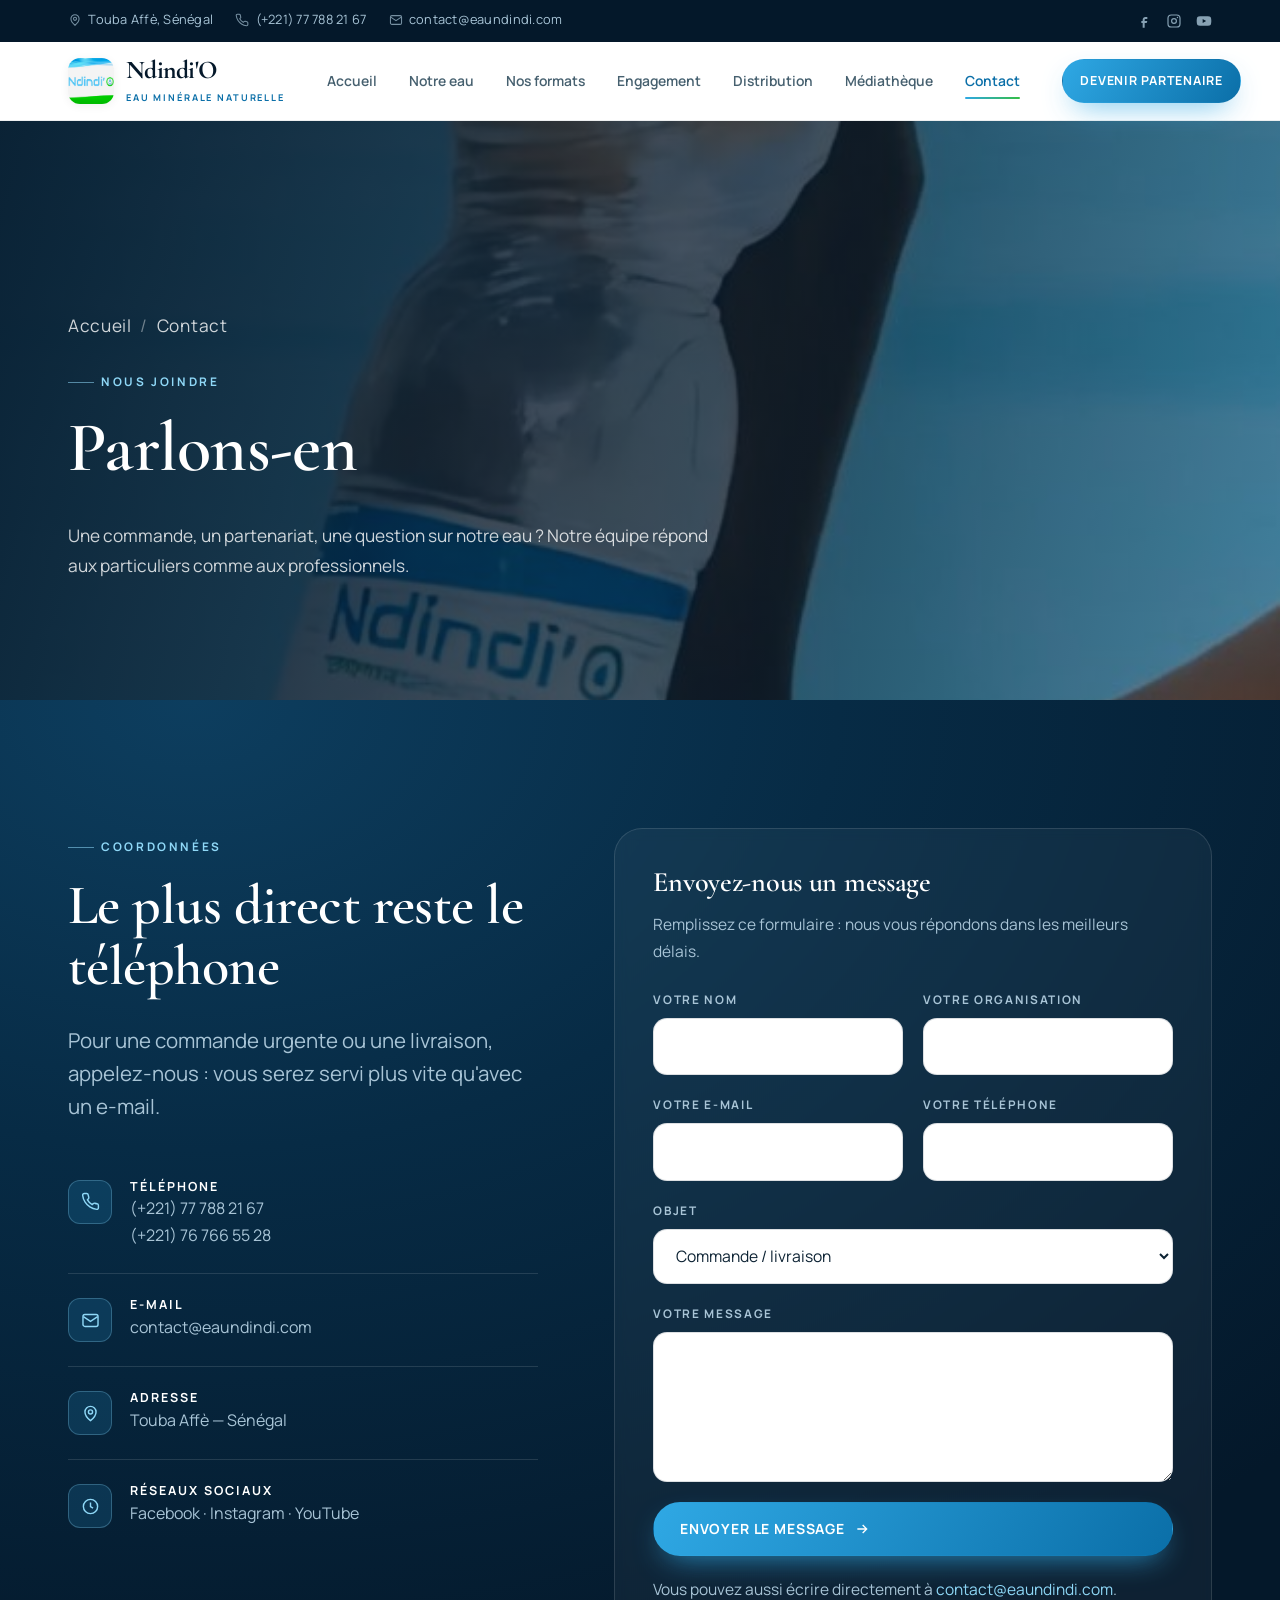
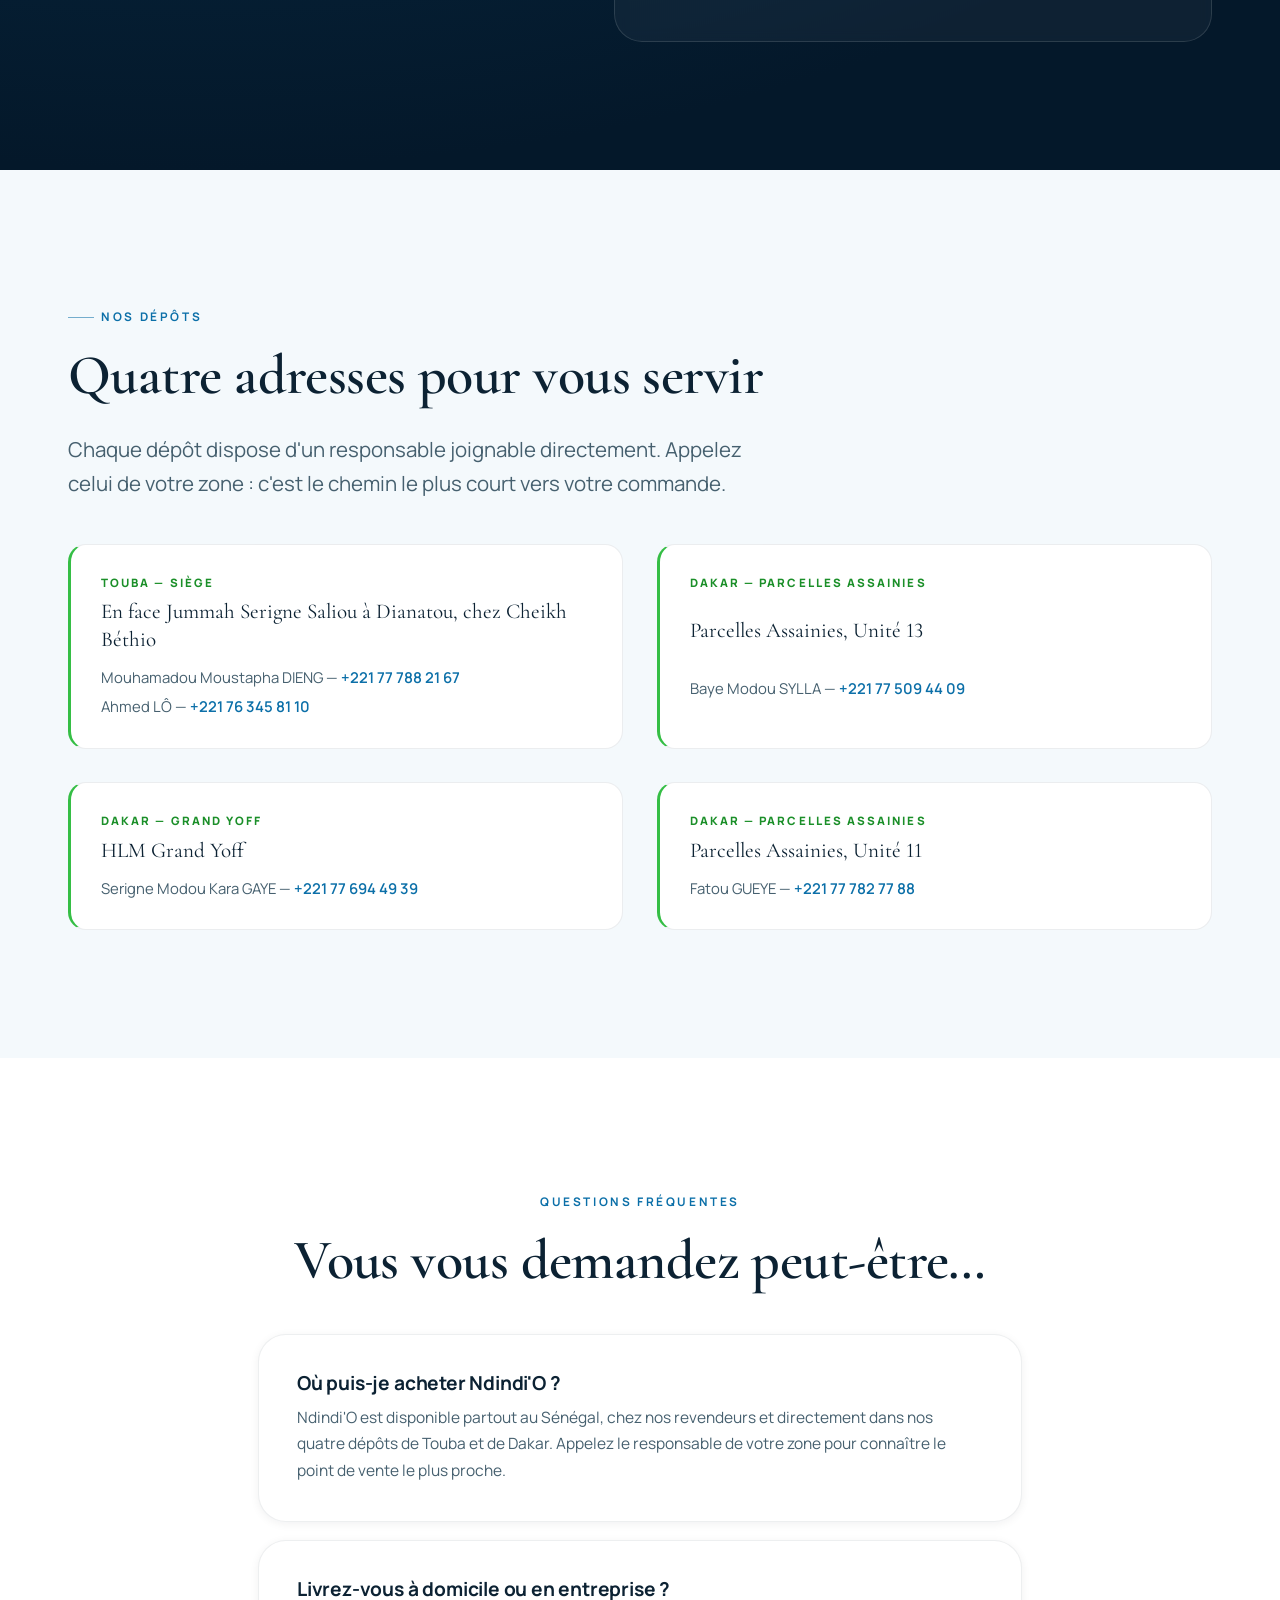
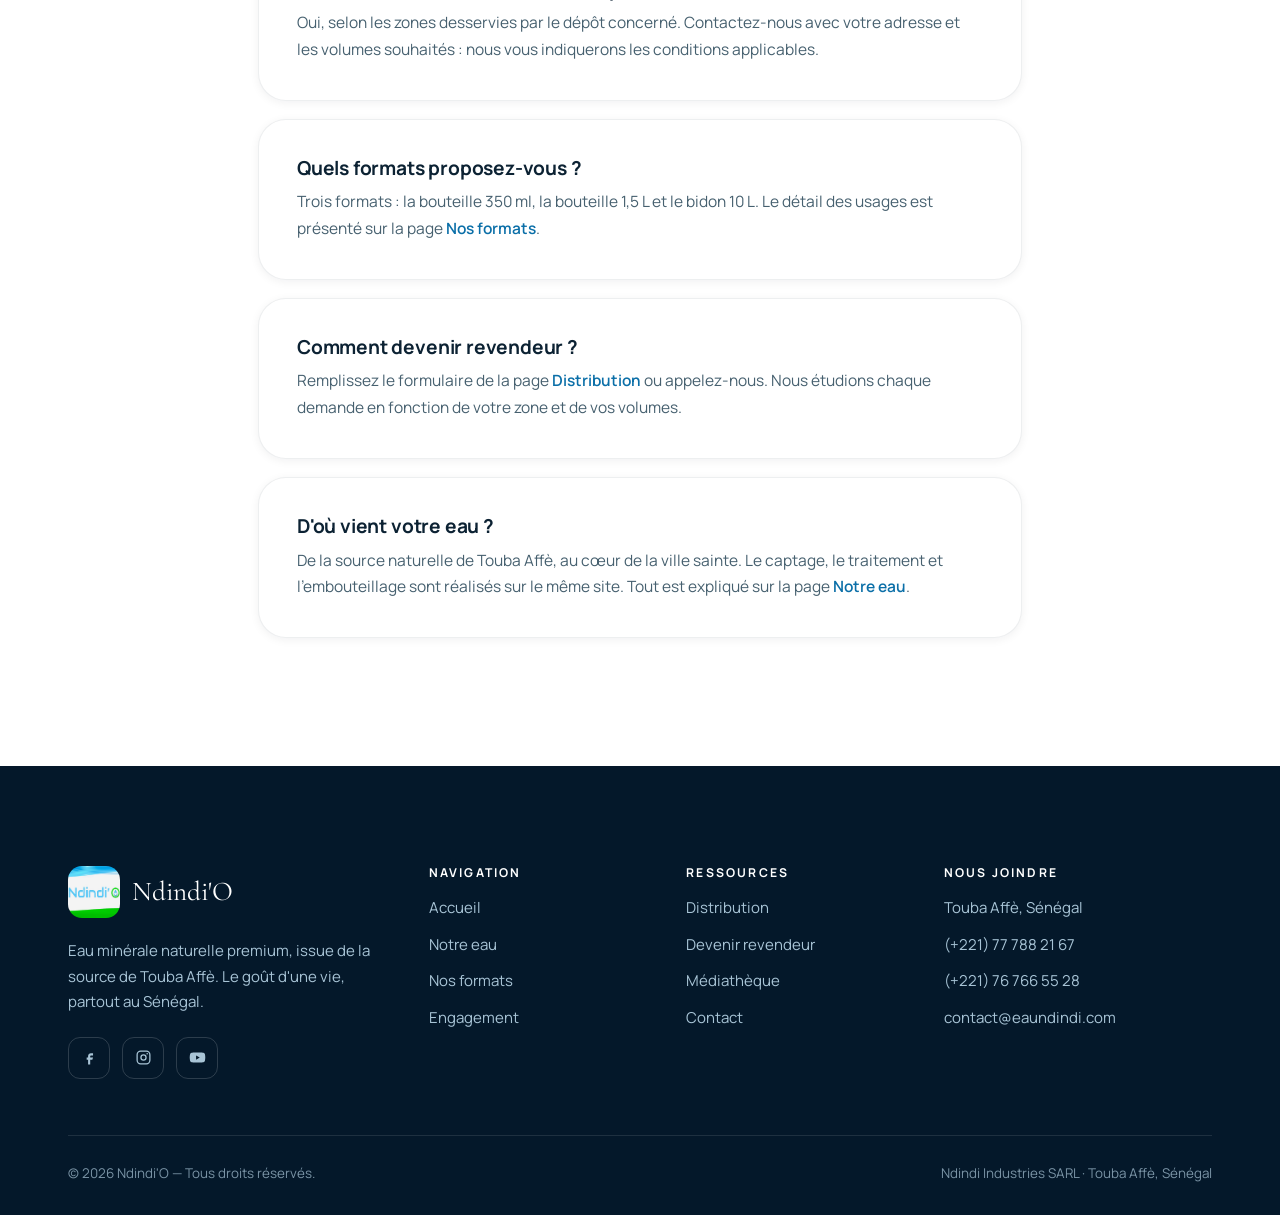
==== contact.html @ 66d82b95 "feat: refonte complete du site vitrine Ndindi'O Refonte statique du site WordPress eaundindi.com en " ====
<!DOCTYPE html>
<html lang="fr">
<head>
<meta charset="UTF-8">
<meta name="viewport" content="width=device-width, initial-scale=1">
<title>Contact — Écrivez-nous, appelez-nous | Ndindi'O</title>
<meta name="description" content="Contactez Ndindi'O : téléphone, e-mail et adresses de nos dépôts à Touba et à Dakar. Commandes, partenariats, presse et informations produit.">
<link rel="canonical" href="https://eaundindi.com/contact.html">
<meta property="og:type" content="article">
<meta property="og:locale" content="fr_SN">
<meta property="og:site_name" content="Ndindi'O">
<meta property="og:title" content="Contact — Écrivez-nous, appelez-nous | Ndindi'O">
<meta property="og:description" content="Nos coordonnées, nos dépôts et un formulaire pour nous joindre rapidement.">
<meta property="og:image" content="assets/img/bouteille-mains.jpg">
<meta name="theme-color" content="#04182A">
<link rel="icon" href="assets/img/favicon.svg" type="image/svg+xml">
<link rel="apple-touch-icon" href="assets/img/logo.jpg">
<link rel="preconnect" href="https://fonts.googleapis.com">
<link rel="preconnect" href="https://fonts.gstatic.com" crossorigin>
<link href="https://fonts.googleapis.com/css2?family=Cormorant+Garamond:ital,wght@0,400;0,600;0,700;1,400;1,600&family=Manrope:wght@400;500;600;700;800&display=swap" rel="stylesheet">
<link rel="stylesheet" href="assets/css/style.css">
</head>
<body>

<div class="topbar">
  <div class="container topbar__inner">
    <ul class="topbar__list" style="list-style:none;margin:0;padding:0">
      <li><a href="contact.html"><svg viewBox="0 0 24 24" fill="none" stroke="currentColor" stroke-width="1.8"><path d="M12 21s7-5.6 7-11a7 7 0 1 0-14 0c0 5.4 7 11 7 11z"/><circle cx="12" cy="10" r="2.6"/></svg> Touba Affè, Sénégal</a></li>
      <li><a href="tel:+221777882167"><svg viewBox="0 0 24 24" fill="none" stroke="currentColor" stroke-width="1.8"><path d="M22 16.9v3a2 2 0 0 1-2.2 2 19.8 19.8 0 0 1-8.6-3.1 19.5 19.5 0 0 1-6-6A19.8 19.8 0 0 1 2.1 4.2 2 2 0 0 1 4.1 2h3a2 2 0 0 1 2 1.7c.1 1 .4 1.9.7 2.8a2 2 0 0 1-.5 2.1L8.1 9.9a16 16 0 0 0 6 6l1.3-1.2a2 2 0 0 1 2.1-.5c.9.3 1.8.6 2.8.7a2 2 0 0 1 1.7 2z"/></svg> (+221) 77 788 21 67</a></li>
      <li><a href="mailto:contact@eaundindi.com"><svg viewBox="0 0 24 24" fill="none" stroke="currentColor" stroke-width="1.8"><rect x="2.5" y="4.5" width="19" height="15" rx="2.5"/><path d="m3 7 9 6 9-6"/></svg> contact@eaundindi.com</a></li>
    </ul>
    <div class="topbar__social">
      <a href="https://web.facebook.com/profile.php?id=61568722525797" target="_blank" rel="noopener" aria-label="Facebook"><svg viewBox="0 0 24 24" fill="currentColor"><path d="M14 9h3V6h-3c-2.2 0-4 1.8-4 4v2H8v3h2v7h3v-7h3l1-3h-4v-2c0-.6.4-1 1-1z"/></svg></a>
      <a href="https://www.instagram.com/eaundindi/" target="_blank" rel="noopener" aria-label="Instagram"><svg viewBox="0 0 24 24" fill="none" stroke="currentColor" stroke-width="1.8"><rect x="3" y="3" width="18" height="18" rx="5"/><circle cx="12" cy="12" r="3.6"/><circle cx="17.2" cy="6.8" r="1.1" fill="currentColor" stroke="none"/></svg></a>
      <a href="https://www.youtube.com/@EauNDINDI/videos" target="_blank" rel="noopener" aria-label="YouTube"><svg viewBox="0 0 24 24" fill="currentColor"><path d="M22.5 7.5a3 3 0 0 0-2.1-2.1C18.6 5 12 5 12 5s-6.6 0-8.4.4A3 3 0 0 0 1.5 7.5 31 31 0 0 0 1 12a31 31 0 0 0 .5 4.5 3 3 0 0 0 2.1 2.1C5.4 19 12 19 12 19s6.6 0 8.4-.4a3 3 0 0 0 2.1-2.1A31 31 0 0 0 23 12a31 31 0 0 0-.5-4.5zM10 15V9l5.2 3z"/></svg></a>
    </div>
  </div>
</div>

<header class="site-header">
  <nav class="container nav" aria-label="Navigation principale">
    <a class="brand" href="index.html">
      <img src="assets/img/logo.jpg" alt="Logo Ndindi'O">
      <span><span class="brand__name">Ndindi'O</span><span class="brand__tag">Eau minérale naturelle</span></span>
    </a>
    <div class="nav__links">
      <a href="index.html">Accueil</a>
      <a href="notre-eau.html">Notre eau</a>
      <a href="nos-formats.html">Nos formats</a>
      <a href="engagement.html">Engagement</a>
      <a href="distribution.html">Distribution</a>
      <a href="mediatheque.html">Médiathèque</a>
      <a href="contact.html" aria-current="page">Contact</a>
      <a class="nav__mobile-cta" href="distribution.html#partenaire">Devenir partenaire</a>
    </div>
    <div class="nav__cta">
      <a class="btn btn--primary" href="distribution.html#partenaire">Devenir partenaire</a>
      <button class="burger" aria-label="Ouvrir le menu" aria-expanded="false"><span></span><span></span><span></span></button>
    </div>
  </nav>
</header>

<main>

<section class="pagehead">
  <div class="pagehead__media"><img src="assets/img/bouteille-mains.jpg" alt=""></div>
  <div class="container">
    <p class="crumbs"><a href="index.html">Accueil</a><span>/</span>Contact</p>
    <span class="kicker">Nous joindre</span>
    <h1>Parlons-en</h1>
    <p>Une commande, un partenariat, une question sur notre eau&nbsp;? Notre équipe répond aux particuliers comme aux professionnels.</p>
  </div>
</section>

<!-- ================= COORDONNÉES + FORM ================= -->
<section class="section section--dark">
  <div class="container split split--wide-right" style="align-items:flex-start">

    <div class="reveal">
      <span class="kicker">Coordonnées</span>
      <h2>Le plus direct reste le téléphone</h2>
      <p class="lead">Pour une commande urgente ou une livraison, appelez-nous&nbsp;: vous serez servi plus vite qu'avec un e-mail.</p>

      <div style="margin-top:2rem">
        <div class="info-tile">
          <div class="info-tile__ic"><svg viewBox="0 0 24 24" fill="none" stroke="currentColor" stroke-width="1.8"><path d="M22 16.9v3a2 2 0 0 1-2.2 2 19.8 19.8 0 0 1-8.6-3.1 19.5 19.5 0 0 1-6-6A19.8 19.8 0 0 1 2.1 4.2 2 2 0 0 1 4.1 2h3a2 2 0 0 1 2 1.7c.1 1 .4 1.9.7 2.8a2 2 0 0 1-.5 2.1L8.1 9.9a16 16 0 0 0 6 6l1.3-1.2a2 2 0 0 1 2.1-.5c.9.3 1.8.6 2.8.7a2 2 0 0 1 1.7 2z"/></svg></div>
          <div>
            <h4>Téléphone</h4>
            <p><a href="tel:+221777882167">(+221) 77 788 21 67</a><br><a href="tel:+221767665528">(+221) 76 766 55 28</a></p>
          </div>
        </div>

        <div class="info-tile">
          <div class="info-tile__ic"><svg viewBox="0 0 24 24" fill="none" stroke="currentColor" stroke-width="1.8"><rect x="2.5" y="4.5" width="19" height="15" rx="2.5"/><path d="m3 7 9 6 9-6"/></svg></div>
          <div>
            <h4>E-mail</h4>
            <p><a href="mailto:contact@eaundindi.com">contact@eaundindi.com</a></p>
          </div>
        </div>

        <div class="info-tile">
          <div class="info-tile__ic"><svg viewBox="0 0 24 24" fill="none" stroke="currentColor" stroke-width="1.8"><path d="M12 21s7-5.6 7-11a7 7 0 1 0-14 0c0 5.4 7 11 7 11z"/><circle cx="12" cy="10" r="2.6"/></svg></div>
          <div>
            <h4>Adresse</h4>
            <p>Touba Affè — Sénégal</p>
          </div>
        </div>

        <div class="info-tile">
          <div class="info-tile__ic"><svg viewBox="0 0 24 24" fill="none" stroke="currentColor" stroke-width="1.8"><circle cx="12" cy="12" r="9"/><path d="M12 7v5l3.2 2"/></svg></div>
          <div>
            <h4>Réseaux sociaux</h4>
            <p>
              <a href="https://web.facebook.com/profile.php?id=61568722525797" target="_blank" rel="noopener">Facebook</a> ·
              <a href="https://www.instagram.com/eaundindi/" target="_blank" rel="noopener">Instagram</a> ·
              <a href="https://www.youtube.com/@EauNDINDI/videos" target="_blank" rel="noopener">YouTube</a>
            </p>
          </div>
        </div>
      </div>
    </div>

    <div class="card card--dark reveal" data-delay="1" id="formulaire">
      <h3>Envoyez-nous un message</h3>
      <p style="margin-bottom:1.6rem">Remplissez ce formulaire&nbsp;: nous vous répondons dans les meilleurs délais.</p>
      <form class="form" data-mailto="contact@eaundindi.com" novalidate>
        <div class="form__row">
          <div class="field">
            <label for="c-nom">Votre nom</label>
            <input id="c-nom" name="nom" type="text" required>
          </div>
          <div class="field">
            <label for="c-org">Votre organisation</label>
            <input id="c-org" name="organisation" type="text">
          </div>
        </div>
        <div class="form__row">
          <div class="field">
            <label for="c-email">Votre e-mail</label>
            <input id="c-email" name="email" type="email" required>
          </div>
          <div class="field">
            <label for="c-tel">Votre téléphone</label>
            <input id="c-tel" name="tel" type="tel">
          </div>
        </div>
        <div class="field">
          <label for="c-objet">Objet</label>
          <select id="c-objet" name="objet">
            <option>Commande / livraison</option>
            <option>Devenir revendeur ou dépositaire</option>
            <option>Question sur le produit</option>
            <option>Presse et communication</option>
            <option>Autre</option>
          </select>
        </div>
        <div class="field">
          <label for="c-msg">Votre message</label>
          <textarea id="c-msg" name="message" required></textarea>
        </div>
        <div class="form__alert">Merci&nbsp;! Votre messagerie va s'ouvrir avec le message pré-rempli. Il ne vous reste qu'à l'envoyer.</div>
        <button class="btn btn--primary" type="submit">Envoyer le message
          <svg viewBox="0 0 24 24" fill="none" stroke="currentColor" stroke-width="2"><path d="M5 12h14m-6-6 6 6-6 6"/></svg>
        </button>
        <p class="form__note" style="color:var(--on-dark-soft)">Vous pouvez aussi écrire directement à <a href="mailto:contact@eaundindi.com" style="color:var(--blue-light)">contact@eaundindi.com</a>.</p>
      </form>
    </div>

  </div>
</section>

<!-- ================= DÉPÔTS ================= -->
<section class="section section--paper">
  <div class="container">
    <div class="head-block reveal" style="margin-bottom:44px">
      <span class="kicker">Nos dépôts</span>
      <h2>Quatre adresses pour vous servir</h2>
      <p class="lead">Chaque dépôt dispose d'un responsable joignable directement. Appelez celui de votre zone&nbsp;: c'est le chemin le plus court vers votre commande.</p>
    </div>

    <div class="grid grid-2">
      <article class="depot reveal">
        <span class="depot__city">Touba — Siège</span>
        <span class="depot__addr">En face Jummah Serigne Saliou à Dianatou, chez Cheikh Béthio</span>
        <div class="depot__people">
          <span>Mouhamadou Moustapha DIENG — <a href="tel:+221777882167">+221 77 788 21 67</a></span>
          <span>Ahmed LÔ — <a href="tel:+221763458110">+221 76 345 81 10</a></span>
        </div>
      </article>

      <article class="depot reveal" data-delay="1">
        <span class="depot__city">Dakar — Parcelles Assainies</span>
        <span class="depot__addr">Parcelles Assainies, Unité 13</span>
        <div class="depot__people">
          <span>Baye Modou SYLLA — <a href="tel:+221775094409">+221 77 509 44 09</a></span>
        </div>
      </article>

      <article class="depot reveal" data-delay="2">
        <span class="depot__city">Dakar — Grand Yoff</span>
        <span class="depot__addr">HLM Grand Yoff</span>
        <div class="depot__people">
          <span>Serigne Modou Kara GAYE — <a href="tel:+221776944939">+221 77 694 49 39</a></span>
        </div>
      </article>

      <article class="depot reveal" data-delay="3">
        <span class="depot__city">Dakar — Parcelles Assainies</span>
        <span class="depot__addr">Parcelles Assainies, Unité 11</span>
        <div class="depot__people">
          <span>Fatou GUEYE — <a href="tel:+221777827788">+221 77 782 77 88</a></span>
        </div>
      </article>
    </div>
  </div>
</section>

<!-- ================= FAQ ================= -->
<section class="section">
  <div class="container container--narrow">
    <div class="head-block center mx-auto reveal" style="margin-bottom:44px">
      <span class="kicker">Questions fréquentes</span>
      <h2>Vous vous demandez peut-être…</h2>
    </div>
    <div class="grid" style="gap:18px">
      <article class="card reveal">
        <h4>Où puis-je acheter Ndindi'O&nbsp;?</h4>
        <p>Ndindi'O est disponible partout au Sénégal, chez nos revendeurs et directement dans nos quatre dépôts de Touba et de Dakar. Appelez le responsable de votre zone pour connaître le point de vente le plus proche.</p>
      </article>
      <article class="card reveal" data-delay="1">
        <h4>Livrez-vous à domicile ou en entreprise&nbsp;?</h4>
        <p>Oui, selon les zones desservies par le dépôt concerné. Contactez-nous avec votre adresse et les volumes souhaités&nbsp;: nous vous indiquerons les conditions applicables.</p>
      </article>
      <article class="card reveal" data-delay="2">
        <h4>Quels formats proposez-vous&nbsp;?</h4>
        <p>Trois formats&nbsp;: la bouteille 350 ml, la bouteille 1,5 L et le bidon 10 L. Le détail des usages est présenté sur la page <a href="nos-formats.html" style="color:var(--blue-deep);font-weight:600">Nos formats</a>.</p>
      </article>
      <article class="card reveal" data-delay="3">
        <h4>Comment devenir revendeur&nbsp;?</h4>
        <p>Remplissez le formulaire de la page <a href="distribution.html#partenaire" style="color:var(--blue-deep);font-weight:600">Distribution</a> ou appelez-nous. Nous étudions chaque demande en fonction de votre zone et de vos volumes.</p>
      </article>
      <article class="card reveal">
        <h4>D'où vient votre eau&nbsp;?</h4>
        <p>De la source naturelle de Touba Affè, au cœur de la ville sainte. Le captage, le traitement et l'embouteillage sont réalisés sur le même site. Tout est expliqué sur la page <a href="notre-eau.html" style="color:var(--blue-deep);font-weight:600">Notre eau</a>.</p>
      </article>
    </div>
  </div>
</section>

</main>

<footer class="site-footer">
  <div class="container">
    <div class="footer-grid">
      <div>
        <div class="footer-brand">
          <img loading="lazy" decoding="async" src="assets/img/logo.jpg" alt="Ndindi'O">
          <span>Ndindi'O</span>
        </div>
        <p>Eau minérale naturelle premium, issue de la source de Touba Affè. Le goût d'une vie, partout au Sénégal.</p>
        <div class="footer-social">
          <a href="https://web.facebook.com/profile.php?id=61568722525797" target="_blank" rel="noopener" aria-label="Facebook"><svg viewBox="0 0 24 24" fill="currentColor"><path d="M14 9h3V6h-3c-2.2 0-4 1.8-4 4v2H8v3h2v7h3v-7h3l1-3h-4v-2c0-.6.4-1 1-1z"/></svg></a>
          <a href="https://www.instagram.com/eaundindi/" target="_blank" rel="noopener" aria-label="Instagram"><svg viewBox="0 0 24 24" fill="none" stroke="currentColor" stroke-width="1.8"><rect x="3" y="3" width="18" height="18" rx="5"/><circle cx="12" cy="12" r="3.6"/><circle cx="17.2" cy="6.8" r="1.1" fill="currentColor" stroke="none"/></svg></a>
          <a href="https://www.youtube.com/@EauNDINDI/videos" target="_blank" rel="noopener" aria-label="YouTube"><svg viewBox="0 0 24 24" fill="currentColor"><path d="M22.5 7.5a3 3 0 0 0-2.1-2.1C18.6 5 12 5 12 5s-6.6 0-8.4.4A3 3 0 0 0 1.5 7.5 31 31 0 0 0 1 12a31 31 0 0 0 .5 4.5 3 3 0 0 0 2.1 2.1C5.4 19 12 19 12 19s6.6 0 8.4-.4a3 3 0 0 0 2.1-2.1A31 31 0 0 0 23 12a31 31 0 0 0-.5-4.5zM10 15V9l5.2 3z"/></svg></a>
        </div>
      </div>
      <div>
        <h4>Navigation</h4>
        <ul>
          <li><a href="index.html">Accueil</a></li>
          <li><a href="notre-eau.html">Notre eau</a></li>
          <li><a href="nos-formats.html">Nos formats</a></li>
          <li><a href="engagement.html">Engagement</a></li>
        </ul>
      </div>
      <div>
        <h4>Ressources</h4>
        <ul>
          <li><a href="distribution.html">Distribution</a></li>
          <li><a href="distribution.html#partenaire">Devenir revendeur</a></li>
          <li><a href="mediatheque.html">Médiathèque</a></li>
          <li><a href="contact.html">Contact</a></li>
        </ul>
      </div>
      <div>
        <h4>Nous joindre</h4>
        <ul>
          <li>Touba Affè, Sénégal</li>
          <li><a href="tel:+221777882167">(+221) 77 788 21 67</a></li>
          <li><a href="tel:+221767665528">(+221) 76 766 55 28</a></li>
          <li><a href="mailto:contact@eaundindi.com">contact@eaundindi.com</a></li>
        </ul>
      </div>
    </div>
    <div class="footer-bottom">
      <span>© <span data-year>2026</span> Ndindi'O — Tous droits réservés.</span>
      <span>Ndindi Industries SARL · Touba Affè, Sénégal</span>
    </div>
  </div>
</footer>

<script src="assets/js/main.js"></script>
</body>
</html>
---- assets/css/style.css ----
/* =========================================================
   Ndindi'O — Eau minérale naturelle
   Feuille de style principale
   ========================================================= */

/* ---------- 1. Tokens ---------- */
:root {
  /* Marque */
  --blue:        #2FA8E4;
  --blue-light:  #8FD8F7;
  --blue-pale:   #DCF0FB;
  --blue-deep:   #0B6FA8;
  --green:       #35BE45;
  --green-deep:  #1B8F29;

  /* Fonds */
  --ink:         #04182A;
  --ink-2:       #072B45;
  --ink-3:       #0D3E5F;
  --paper:       #FFFFFF;
  --paper-2:     #F4F9FC;
  --paper-3:     #E8F3FA;

  /* Texte */
  --text:        #0C2233;
  --text-soft:   #46606F;
  --text-mute:   #83999F;
  --on-dark:     #EAF4FA;
  --on-dark-soft:#A8C4D6;

  /* Typo */
  --display: "Cormorant Garamond", "Iowan Old Style", Georgia, serif;
  --sans: "Manrope", -apple-system, BlinkMacSystemFont, "Segoe UI", Roboto, sans-serif;

  /* Rythme */
  --container: 1240px;
  --gutter: clamp(20px, 5vw, 48px);
  --section-y: clamp(72px, 10vw, 140px);
  --r-s: 10px;
  --r-m: 18px;
  --r-l: 28px;
  --r-xl: 40px;

  /* Ombres */
  --sh-s: 0 2px 10px rgba(4, 24, 42, .06);
  --sh-m: 0 14px 40px -18px rgba(4, 24, 42, .28);
  --sh-l: 0 34px 80px -30px rgba(4, 24, 42, .42);

  --ease: cubic-bezier(.22, .8, .28, 1);
}

/* ---------- 2. Base ---------- */
*, *::before, *::after { box-sizing: border-box; }

html {
  scroll-behavior: smooth;
  -webkit-text-size-adjust: 100%;
}

body {
  margin: 0;
  font-family: var(--sans);
  font-size: 17px;
  line-height: 1.7;
  color: var(--text);
  background: var(--paper);
  -webkit-font-smoothing: antialiased;
  overflow-x: hidden;
}

img, video { max-width: 100%; display: block; }
a { color: inherit; text-decoration: none; }
button { font: inherit; cursor: pointer; }

h1, h2, h3, h4 {
  font-family: var(--display);
  font-weight: 600;
  line-height: 1.08;
  letter-spacing: -.01em;
  margin: 0 0 .5em;
  color: var(--text);
}

h1 { font-size: clamp(2.9rem, 7vw, 5.4rem); }
h2 { font-size: clamp(2.1rem, 4.4vw, 3.5rem); }
h3 { font-size: clamp(1.4rem, 2.2vw, 1.85rem); }
h4 { font-size: 1.2rem; font-family: var(--sans); font-weight: 700; letter-spacing: -.01em; }
p  { margin: 0 0 1.1em; }
p:last-child { margin-bottom: 0; }

::selection { background: var(--blue); color: #fff; }

/* ---------- 3. Utilitaires ---------- */
.container {
  width: 100%;
  max-width: var(--container);
  margin-inline: auto;
  padding-inline: var(--gutter);
}
.container--narrow { max-width: 860px; }

.section { padding-block: var(--section-y); position: relative; }
.section--tight { padding-block: clamp(52px, 7vw, 96px); }
.section--paper { background: var(--paper-2); }
.section--pale  { background: linear-gradient(180deg, var(--paper-3), var(--paper-2)); }
.section--dark {
  background: radial-gradient(120% 100% at 15% 0%, var(--ink-3) 0%, var(--ink-2) 42%, var(--ink) 100%);
  color: var(--on-dark);
}
.section--dark h1, .section--dark h2, .section--dark h3, .section--dark h4 { color: #fff; }
.section--dark p { color: var(--on-dark-soft); }

.kicker {
  display: inline-flex;
  align-items: center;
  gap: .6em;
  font-size: .74rem;
  font-weight: 700;
  letter-spacing: .22em;
  text-transform: uppercase;
  color: var(--blue-deep);
  margin-bottom: 1.1rem;
}
.kicker::before {
  content: "";
  width: 26px; height: 1px;
  background: currentColor;
  opacity: .55;
}
.section--dark .kicker { color: var(--blue-light); }

.lead {
  font-size: clamp(1.08rem, 1.6vw, 1.3rem);
  line-height: 1.62;
  color: var(--text-soft);
}
.section--dark .lead { color: var(--on-dark-soft); }

.muted { color: var(--text-mute); }
.center { text-align: center; }
.center .kicker::before { display: none; }
.mx-auto { margin-inline: auto; }
.stack-lg > * + * { margin-top: clamp(48px, 6vw, 88px); }

.head-block { max-width: 720px; }
.head-block.center { margin-inline: auto; }

/* ---------- 4. Boutons ---------- */
.btn {
  display: inline-flex;
  align-items: center;
  gap: .65em;
  padding: 1.02em 1.85em;
  border-radius: 999px;
  border: 1px solid transparent;
  font-size: .875rem;
  font-weight: 700;
  letter-spacing: .06em;
  text-transform: uppercase;
  transition: transform .35s var(--ease), box-shadow .35s var(--ease),
              background-color .3s var(--ease), color .3s var(--ease), border-color .3s var(--ease);
  will-change: transform;
}
.btn svg { width: 16px; height: 16px; flex: none; }
.btn:hover { transform: translateY(-2px); }

.btn--primary {
  background: linear-gradient(120deg, var(--blue) 0%, var(--blue-deep) 100%);
  color: #fff;
  box-shadow: 0 12px 30px -12px rgba(47, 168, 228, .85);
}
.btn--primary:hover { box-shadow: 0 20px 40px -14px rgba(47, 168, 228, .95); }

.btn--green {
  background: linear-gradient(120deg, var(--green) 0%, var(--green-deep) 100%);
  color: #fff;
  box-shadow: 0 12px 30px -12px rgba(53, 190, 69, .8);
}

.btn--ghost {
  border-color: rgba(12, 34, 51, .18);
  color: var(--text);
}
.btn--ghost:hover { border-color: var(--blue); color: var(--blue-deep); }

.section--dark .btn--ghost,
.hero .btn--ghost {
  border-color: rgba(255, 255, 255, .35);
  color: #fff;
}
.section--dark .btn--ghost:hover,
.hero .btn--ghost:hover {
  background: rgba(255, 255, 255, .1);
  border-color: #fff;
  color: #fff;
}

.btn-row { display: flex; flex-wrap: wrap; gap: 14px; margin-top: 2.2rem; }
.center .btn-row { justify-content: center; }

/* ---------- 5. En-tête ---------- */
.topbar {
  background: var(--ink);
  color: var(--on-dark-soft);
  font-size: .8rem;
  letter-spacing: .02em;
}
.topbar__inner {
  display: flex;
  align-items: center;
  justify-content: space-between;
  gap: 24px;
  min-height: 42px;
  flex-wrap: wrap;
}
.topbar__list { display: flex; flex-wrap: wrap; gap: 22px; }
.topbar a { transition: color .25s; display: inline-flex; align-items: center; gap: .5em; }
.topbar a:hover { color: #fff; }
.topbar svg { width: 14px; height: 14px; opacity: .7; }
.topbar__social { display: flex; gap: 14px; }
.topbar__social svg { width: 16px; height: 16px; opacity: .8; }

.site-header {
  position: sticky;
  top: 0;
  z-index: 90;
  background: rgba(255, 255, 255, .82);
  backdrop-filter: saturate(180%) blur(18px);
  -webkit-backdrop-filter: saturate(180%) blur(18px);
  border-bottom: 1px solid rgba(12, 34, 51, .07);
  transition: box-shadow .4s var(--ease), background-color .4s var(--ease);
}
.site-header.is-stuck { box-shadow: 0 10px 34px -22px rgba(4, 24, 42, .5); }

.nav {
  display: flex;
  align-items: center;
  justify-content: space-between;
  gap: 28px;
  min-height: 78px;
}

.brand { display: flex; align-items: center; gap: 12px; flex: none; }
.brand img { width: 46px; height: 46px; border-radius: 12px; object-fit: cover; box-shadow: var(--sh-s); }
.brand__name {
  font-family: var(--display);
  font-size: 1.6rem;
  font-weight: 700;
  letter-spacing: -.02em;
  line-height: 1;
  color: var(--ink);
}
.brand__tag {
  display: block;
  font-family: var(--sans);
  font-size: .58rem;
  font-weight: 700;
  letter-spacing: .2em;
  text-transform: uppercase;
  color: var(--blue-deep);
  margin-top: 3px;
}

.nav__links { display: flex; align-items: center; gap: 4px; flex: 0 1 auto; }
.nav__links a {
  position: relative;
  padding: 10px 14px;
  font-size: .87rem;
  font-weight: 600;
  color: var(--text-soft);
  border-radius: 10px;
  white-space: nowrap;
  transition: color .25s;
}
.nav__links a::after {
  content: "";
  position: absolute;
  left: 14px; right: 14px; bottom: 4px;
  height: 2px;
  border-radius: 2px;
  background: linear-gradient(90deg, var(--blue), var(--green));
  transform: scaleX(0);
  transform-origin: left;
  transition: transform .35s var(--ease);
}
.nav__links a:hover { color: var(--text); }
.nav__links a:hover::after,
.nav__links a[aria-current="page"]::after { transform: scaleX(1); }
.nav__links a[aria-current="page"] { color: var(--blue-deep); }

.nav__cta { display: flex; align-items: center; gap: 12px; flex: none; }
.nav__mobile-cta { display: none; }
.nav__cta .btn { padding: .82em 1.4em; font-size: .78rem; }

.burger {
  display: none;
  width: 46px; height: 46px;
  border: 1px solid rgba(12, 34, 51, .14);
  border-radius: 12px;
  background: #fff;
  position: relative;
}
.burger span {
  position: absolute;
  left: 13px;
  width: 20px; height: 2px;
  border-radius: 2px;
  background: var(--ink);
  transition: transform .35s var(--ease), opacity .2s;
}
.burger span:nth-child(1) { top: 16px; }
.burger span:nth-child(2) { top: 22px; }
.burger span:nth-child(3) { top: 28px; }
.burger[aria-expanded="true"] span:nth-child(1) { transform: translateY(6px) rotate(45deg); }
.burger[aria-expanded="true"] span:nth-child(2) { opacity: 0; }
.burger[aria-expanded="true"] span:nth-child(3) { transform: translateY(-6px) rotate(-45deg); }

/* ---------- 6. Hero ---------- */
.hero {
  position: relative;
  min-height: clamp(600px, 86vh, 880px);
  display: flex;
  align-items: center;
  color: #fff;
  overflow: hidden;
  isolation: isolate;
}
.hero__media { position: absolute; inset: 0; z-index: -2; }
.hero__media img {
  width: 100%; height: 100%;
  object-fit: cover;
  object-position: center 40%;
  animation: slowZoom 22s var(--ease) forwards;
}
@keyframes slowZoom { from { transform: scale(1.1); } to { transform: scale(1); } }

.hero::before {
  content: "";
  position: absolute; inset: 0; z-index: -1;
  background:
    linear-gradient(100deg, rgba(4, 24, 42, .92) 0%, rgba(4, 24, 42, .62) 46%, rgba(4, 24, 42, .18) 100%),
    linear-gradient(180deg, rgba(4, 24, 42, .55) 0%, transparent 34%, rgba(4, 24, 42, .55) 100%);
}

.hero__inner { max-width: 760px; padding-block: 120px 96px; }
.hero h1 { color: #fff; margin-bottom: .28em; }
.hero h1 em {
  font-style: italic;
  background: linear-gradient(100deg, var(--blue-light), #fff 55%, var(--green));
  -webkit-background-clip: text;
  background-clip: text;
  color: transparent;
}
.hero__lead {
  font-size: clamp(1.08rem, 1.7vw, 1.32rem);
  color: rgba(255, 255, 255, .84);
  max-width: 560px;
}
.hero__signature {
  font-family: var(--display);
  font-style: italic;
  font-size: clamp(1.3rem, 2.4vw, 1.9rem);
  color: var(--blue-light);
  margin-bottom: 1.2rem;
}

.hero__scroll {
  position: absolute;
  left: 50%; bottom: 30px;
  transform: translateX(-50%);
  display: flex; flex-direction: column; align-items: center; gap: 8px;
  font-size: .66rem; letter-spacing: .24em; text-transform: uppercase;
  color: rgba(255, 255, 255, .6);
}
.hero__scroll i {
  width: 1px; height: 42px;
  background: linear-gradient(180deg, rgba(255,255,255,.7), transparent);
  animation: drip 2.4s var(--ease) infinite;
}
@keyframes drip {
  0%   { transform: scaleY(0); transform-origin: top; }
  45%  { transform: scaleY(1); transform-origin: top; }
  55%  { transform: scaleY(1); transform-origin: bottom; }
  100% { transform: scaleY(0); transform-origin: bottom; }
}

/* Bandeau de page intérieure */
.pagehead {
  position: relative;
  color: #fff;
  padding-block: clamp(110px, 15vw, 190px) clamp(72px, 10vw, 120px);
  overflow: hidden;
  isolation: isolate;
}
.pagehead__media { position: absolute; inset: 0; z-index: -2; }
.pagehead__media img { width: 100%; height: 100%; object-fit: cover; }
.pagehead::before {
  content: "";
  position: absolute; inset: 0; z-index: -1;
  background: linear-gradient(105deg, rgba(4,24,42,.94) 0%, rgba(4,24,42,.72) 55%, rgba(4,24,42,.42) 100%);
}
.pagehead h1 { color: #fff; font-size: clamp(2.6rem, 5.6vw, 4.4rem); }
.pagehead p { color: rgba(255,255,255,.8); max-width: 640px; font-size: 1.08rem; }
.pagehead .kicker { color: var(--blue-light); }

.crumbs { font-size: .78rem; color: rgba(255,255,255,.55); margin-bottom: 1.4rem; letter-spacing: .04em; }
.crumbs a:hover { color: #fff; }
.crumbs span { margin-inline: .5em; opacity: .5; }

/* ---------- 7. Grilles ---------- */
.grid { display: grid; gap: clamp(20px, 2.6vw, 34px); }
.grid-2 { grid-template-columns: repeat(2, 1fr); }
.grid-3 { grid-template-columns: repeat(3, 1fr); }
.grid-4 { grid-template-columns: repeat(4, 1fr); }

.split {
  display: grid;
  grid-template-columns: 1fr 1fr;
  gap: clamp(36px, 6vw, 92px);
  align-items: center;
}
.split--wide-left { grid-template-columns: 1.12fr .88fr; }
.split--wide-right { grid-template-columns: .88fr 1.12fr; }
.split__media { position: relative; }
.split__media img { border-radius: var(--r-l); box-shadow: var(--sh-l); width: 100%; }
.split__media--tall img { aspect-ratio: 4/5; object-fit: cover; }

/* Cadre décoratif */
.framed { position: relative; }
.framed::before {
  content: "";
  position: absolute;
  inset: 22px -22px -22px 22px;
  border: 1px solid rgba(47, 168, 228, .34);
  border-radius: var(--r-l);
  z-index: -1;
}
.section--dark .framed::before { border-color: rgba(143, 216, 247, .3); }

/* ---------- 8. Cartes ---------- */
.card {
  background: #fff;
  border: 1px solid rgba(12, 34, 51, .07);
  border-radius: var(--r-l);
  padding: clamp(26px, 3vw, 38px);
  box-shadow: var(--sh-s);
  transition: transform .45s var(--ease), box-shadow .45s var(--ease), border-color .45s var(--ease);
}
.card:hover {
  transform: translateY(-6px);
  box-shadow: var(--sh-m);
  border-color: rgba(47, 168, 228, .3);
}
.card h3, .card h4 { margin-bottom: .5em; }
.card p { color: var(--text-soft); font-size: .97rem; }

.card__icon {
  width: 62px; height: 62px;
  border-radius: 18px;
  display: grid; place-items: center;
  margin-bottom: 22px;
  background: linear-gradient(140deg, var(--blue-pale), #fff);
  border: 1px solid rgba(47, 168, 228, .22);
  overflow: hidden;
}
.card__icon img { width: 100%; height: 100%; object-fit: cover; }
.card__icon svg { width: 27px; height: 27px; color: var(--blue-deep); }

.card--dark {
  background: rgba(255, 255, 255, .045);
  border-color: rgba(255, 255, 255, .12);
  box-shadow: none;
  backdrop-filter: blur(6px);
}
.card--dark p { color: var(--on-dark-soft); }
.card--dark:hover { background: rgba(255, 255, 255, .075); border-color: rgba(143, 216, 247, .38); }
.card--dark .card__icon {
  background: linear-gradient(140deg, rgba(47,168,228,.28), rgba(255,255,255,.05));
  border-color: rgba(143, 216, 247, .25);
}
.card--dark .card__icon svg { color: var(--blue-light); }

.card__num {
  font-family: var(--display);
  font-size: 2.6rem;
  line-height: 1;
  color: rgba(47, 168, 228, .3);
  margin-bottom: .3em;
  display: block;
}
.section--dark .card__num { color: rgba(143, 216, 247, .38); }

/* ---------- 9. Chiffres clés ---------- */
.stats {
  display: grid;
  grid-template-columns: repeat(4, 1fr);
  gap: 1px;
  background: rgba(255, 255, 255, .12);
  border: 1px solid rgba(255, 255, 255, .12);
  border-radius: var(--r-l);
  overflow: hidden;
}
.stat { background: var(--ink-2); padding: clamp(26px, 3.4vw, 42px) clamp(20px, 2.4vw, 30px); text-align: center; }
.stat__val {
  font-family: var(--display);
  font-size: clamp(2.4rem, 4.6vw, 3.6rem);
  line-height: 1;
  color: #fff;
  display: block;
  margin-bottom: .3em;
}
.stat__val small { font-size: .45em; color: var(--blue-light); }
.stat__label {
  font-size: .74rem;
  letter-spacing: .16em;
  text-transform: uppercase;
  color: var(--on-dark-soft);
}

/* ---------- 10. Produits ---------- */
.product {
  position: relative;
  display: flex;
  flex-direction: column;
  border-radius: var(--r-l);
  padding: 42px 34px 36px;
  background: linear-gradient(180deg, #fff 0%, var(--paper-2) 100%);
  border: 1px solid rgba(12, 34, 51, .07);
  overflow: hidden;
  transition: transform .5s var(--ease), box-shadow .5s var(--ease);
}
.product::after {
  content: "";
  position: absolute;
  left: 0; right: 0; bottom: 0;
  height: 5px;
  background: linear-gradient(90deg, var(--blue), var(--green));
  transform: scaleX(0);
  transform-origin: left;
  transition: transform .5s var(--ease);
}
.product:hover { transform: translateY(-8px); box-shadow: var(--sh-m); }
.product:hover::after { transform: scaleX(1); }

.product__badge {
  align-self: flex-start;
  font-size: .68rem; font-weight: 800;
  letter-spacing: .16em; text-transform: uppercase;
  color: var(--green-deep);
  background: rgba(53, 190, 69, .1);
  border: 1px solid rgba(53, 190, 69, .26);
  padding: .42em 1em;
  border-radius: 999px;
  margin-bottom: 22px;
}
.product__shot {
  height: 400px;
  display: grid;
  align-items: end;
  justify-items: center;
  margin-bottom: 28px;
}
/* Photo produit : vignette verticale arrondie, jamais recadrée.
   --shot-h respecte l'échelle réelle entre les trois formats. */
.product__shot img {
  height: var(--shot-h, 400px);
  width: auto;
  max-width: 100%;
  object-fit: contain;
  border-radius: 18px;
  box-shadow: 0 22px 42px -20px rgba(4, 24, 42, .5);
  transition: transform .6s var(--ease);
}
.product:hover .product__shot img { transform: translateY(-8px) scale(1.04); }
.product__vol {
  font-family: var(--display);
  font-size: 2.5rem;
  line-height: 1;
  margin-bottom: .18em;
}
.product__use {
  font-size: .74rem; letter-spacing: .16em; text-transform: uppercase;
  color: var(--blue-deep); margin-bottom: 1.1em;
}
.product p { color: var(--text-soft); font-size: .96rem; }
.product__spec {
  margin-top: auto;
  padding-top: 22px;
  border-top: 1px solid rgba(12, 34, 51, .08);
  display: grid; gap: 10px;
  font-size: .87rem;
  color: var(--text-soft);
}
.product__spec div { display: flex; justify-content: space-between; gap: 14px; }
.product__spec b { color: var(--text); font-weight: 700; }

/* ---------- 11. Étapes / Process ---------- */
.steps { counter-reset: step; display: grid; gap: 0; }
.step {
  position: relative;
  display: grid;
  grid-template-columns: 88px 1fr;
  gap: clamp(20px, 3vw, 40px);
  padding-block: clamp(26px, 3.4vw, 40px);
  border-top: 1px solid rgba(255, 255, 255, .12);
}
.step:last-child { border-bottom: 1px solid rgba(255, 255, 255, .12); }
.step__n {
  counter-increment: step;
  font-family: var(--display);
  font-size: 2.6rem;
  line-height: 1;
  color: var(--blue-light);
  opacity: .55;
}
.step__n::before { content: "0" counter(step); }
.step h3 { margin-bottom: .35em; }
.step p { margin: 0; max-width: 62ch; }
.section:not(.section--dark) .step { border-color: rgba(12, 34, 51, .1); }
.section:not(.section--dark) .step__n { color: var(--blue); opacity: .5; }

/* ---------- 12. Liste à puces ---------- */
.ticks { list-style: none; margin: 1.6rem 0 0; padding: 0; display: grid; gap: 14px; }
.ticks li {
  position: relative;
  padding-left: 36px;
  color: var(--text-soft);
  font-size: 1rem;
}
.ticks li::before {
  content: "";
  position: absolute;
  left: 0; top: 8px;
  width: 20px; height: 20px;
  border-radius: 50%;
  background: linear-gradient(140deg, var(--blue), var(--green));
  box-shadow: inset 0 0 0 6px #fff;
}
.section--dark .ticks li { color: var(--on-dark-soft); }
.section--dark .ticks li::before { box-shadow: inset 0 0 0 6px var(--ink-2); }

/* ---------- 13. Citation ---------- */
.quote {
  font-family: var(--display);
  font-size: clamp(1.6rem, 3.4vw, 2.7rem);
  line-height: 1.32;
  font-style: italic;
  max-width: 24ch;
}
.quote--wide { max-width: 20ch; }
.quote__by {
  font-family: var(--sans);
  font-style: normal;
  font-size: .78rem;
  letter-spacing: .18em;
  text-transform: uppercase;
  color: var(--blue-light);
  display: block;
  margin-top: 1.6rem;
}

/* ---------- 14. Galerie ---------- */
.gallery { columns: 3; column-gap: 18px; }
.gallery figure {
  margin: 0 0 18px;
  break-inside: avoid;
  border-radius: var(--r-m);
  overflow: hidden;
  position: relative;
  box-shadow: var(--sh-s);
  cursor: zoom-in;
}
.gallery img { width: 100%; transition: transform .8s var(--ease); }
.gallery figure:hover img { transform: scale(1.06); }
.gallery figcaption {
  position: absolute;
  inset: auto 0 0 0;
  padding: 46px 18px 16px;
  font-size: .85rem;
  color: #fff;
  background: linear-gradient(transparent, rgba(4, 24, 42, .86));
  opacity: 0;
  transform: translateY(10px);
  transition: opacity .4s var(--ease), transform .4s var(--ease);
}
.gallery figure:hover figcaption { opacity: 1; transform: none; }

.filters { display: flex; flex-wrap: wrap; gap: 10px; margin-bottom: 40px; }
.filter {
  padding: .68em 1.4em;
  border-radius: 999px;
  border: 1px solid rgba(12, 34, 51, .14);
  background: #fff;
  font-size: .82rem; font-weight: 600;
  color: var(--text-soft);
  transition: all .3s var(--ease);
}
.filter:hover { border-color: var(--blue); color: var(--blue-deep); }
.filter.is-active {
  background: var(--ink); border-color: var(--ink); color: #fff;
}

/* Lightbox */
.lightbox {
  position: fixed; inset: 0; z-index: 200;
  background: rgba(4, 24, 42, .94);
  display: grid; place-items: center;
  padding: 32px;
  opacity: 0; visibility: hidden;
  transition: opacity .35s var(--ease), visibility .35s;
}
.lightbox.is-open { opacity: 1; visibility: visible; }
.lightbox img { max-width: min(1100px, 92vw); max-height: 86vh; border-radius: var(--r-m); }
.lightbox__close {
  position: absolute; top: 22px; right: 26px;
  width: 46px; height: 46px; border-radius: 50%;
  background: rgba(255, 255, 255, .12);
  border: 1px solid rgba(255, 255, 255, .28);
  color: #fff; font-size: 1.3rem; line-height: 1;
}
.lightbox__cap { color: rgba(255,255,255,.7); font-size: .9rem; margin-top: 16px; text-align: center; }

/* ---------- 15. Dépôts / contact ---------- */
.depot {
  display: grid;
  gap: 6px;
  padding: 28px 30px;
  border-radius: var(--r-m);
  background: #fff;
  border: 1px solid rgba(12, 34, 51, .08);
  border-left: 3px solid var(--green);
  transition: transform .4s var(--ease), box-shadow .4s var(--ease);
}
.depot:hover { transform: translateX(4px); box-shadow: var(--sh-m); }
.depot__city {
  font-size: .72rem; letter-spacing: .18em; text-transform: uppercase;
  color: var(--green-deep); font-weight: 800;
}
.depot__addr { font-family: var(--display); font-size: 1.32rem; color: var(--text); line-height: 1.3; }
.depot__people { font-size: .93rem; color: var(--text-soft); margin-top: 6px; display: grid; gap: 4px; }
.depot__people a { color: var(--blue-deep); font-weight: 600; white-space: nowrap; }
.depot__people a:hover { text-decoration: underline; }

.info-tile {
  display: flex; gap: 18px; align-items: flex-start;
  padding: 24px 0;
  border-bottom: 1px solid rgba(255, 255, 255, .12);
}
.info-tile:last-child { border-bottom: 0; }
.info-tile__ic {
  width: 44px; height: 44px; flex: none;
  border-radius: 12px;
  display: grid; place-items: center;
  background: rgba(47, 168, 228, .16);
  border: 1px solid rgba(143, 216, 247, .28);
}
.info-tile__ic svg { width: 19px; height: 19px; color: var(--blue-light); }
.info-tile h4 { color: #fff; margin-bottom: .15em; font-size: .78rem; letter-spacing: .16em; text-transform: uppercase; }
.info-tile p, .info-tile a { color: var(--on-dark-soft); font-size: 1rem; }
.info-tile a:hover { color: #fff; }

/* ---------- 16. Formulaire ---------- */
.form { display: grid; gap: 20px; }
.form__row { display: grid; grid-template-columns: 1fr 1fr; gap: 20px; }
.field { display: grid; gap: 8px; }
.field label {
  font-size: .74rem; font-weight: 700;
  letter-spacing: .14em; text-transform: uppercase;
  color: var(--text-soft);
}
.field input, .field select, .field textarea {
  font: inherit;
  font-size: .98rem;
  padding: .92em 1.1em;
  border-radius: 14px;
  border: 1px solid rgba(12, 34, 51, .14);
  background: #fff;
  color: var(--text);
  transition: border-color .3s, box-shadow .3s;
  width: 100%;
}
.field textarea { resize: vertical; min-height: 150px; }
.field input:focus, .field select:focus, .field textarea:focus {
  outline: none;
  border-color: var(--blue);
  box-shadow: 0 0 0 4px rgba(47, 168, 228, .14);
}
.card--dark .field label { color: var(--on-dark-soft); }
.form__note { font-size: .84rem; color: var(--text-mute); }
.form__alert {
  display: none;
  padding: 1em 1.2em;
  border-radius: 14px;
  background: rgba(53, 190, 69, .1);
  border: 1px solid rgba(53, 190, 69, .3);
  color: var(--green-deep);
  font-size: .93rem;
}
.form__alert.is-visible { display: block; }

/* ---------- 17. Bandeau CTA ---------- */
.cta-band {
  position: relative;
  border-radius: var(--r-xl);
  overflow: hidden;
  padding: clamp(48px, 7vw, 90px) clamp(28px, 5vw, 76px);
  color: #fff;
  isolation: isolate;
}
.cta-band__media { position: absolute; inset: 0; z-index: -2; }
.cta-band__media img { width: 100%; height: 100%; object-fit: cover; }
.cta-band::before {
  content: "";
  position: absolute; inset: 0; z-index: -1;
  background: linear-gradient(100deg, rgba(4,24,42,.95) 10%, rgba(11,111,168,.72) 70%, rgba(27,143,41,.6) 100%);
}
.cta-band h2 { color: #fff; max-width: 16ch; }
.cta-band p { color: rgba(255,255,255,.82); max-width: 52ch; }

/* ---------- 18. Pied de page ---------- */
.site-footer {
  background: var(--ink);
  color: var(--on-dark-soft);
  padding-block: clamp(60px, 8vw, 100px) 0;
  font-size: .94rem;
}
.footer-grid {
  display: grid;
  grid-template-columns: 1.5fr 1fr 1fr 1.3fr;
  gap: clamp(30px, 4vw, 60px);
  padding-bottom: 56px;
}
.site-footer h4 {
  color: #fff;
  font-size: .76rem;
  letter-spacing: .18em;
  text-transform: uppercase;
  margin-bottom: 1.3em;
}
.site-footer ul { list-style: none; margin: 0; padding: 0; display: grid; gap: 11px; }
.site-footer a { transition: color .25s; }
.site-footer a:hover { color: var(--blue-light); }
.footer-brand { display: flex; align-items: center; gap: 12px; margin-bottom: 20px; }
.footer-brand img { width: 52px; height: 52px; border-radius: 14px; }
.footer-brand span { font-family: var(--display); font-size: 1.7rem; color: #fff; }
.footer-social { display: flex; gap: 12px; margin-top: 22px; }
.footer-social a {
  width: 42px; height: 42px;
  border-radius: 12px;
  display: grid; place-items: center;
  border: 1px solid rgba(255, 255, 255, .16);
  transition: all .3s var(--ease);
}
.footer-social a:hover { background: var(--blue); border-color: var(--blue); transform: translateY(-3px); }
.footer-social svg { width: 17px; height: 17px; }
.footer-bottom {
  border-top: 1px solid rgba(255, 255, 255, .1);
  padding-block: 26px 30px;
  display: flex; flex-wrap: wrap; gap: 14px;
  justify-content: space-between;
  font-size: .84rem;
  color: rgba(168, 196, 214, .72);
}

/* ---------- 19. Révélation au scroll ---------- */
.reveal {
  opacity: 0;
  transform: translateY(26px);
  transition: opacity .9s var(--ease), transform .9s var(--ease);
}
.reveal.is-in { opacity: 1; transform: none; }
.reveal[data-delay="1"] { transition-delay: .09s; }
.reveal[data-delay="2"] { transition-delay: .18s; }
.reveal[data-delay="3"] { transition-delay: .27s; }
.reveal[data-delay="4"] { transition-delay: .36s; }

@media (prefers-reduced-motion: reduce) {
  *, *::before, *::after {
    animation-duration: .001ms !important;
    transition-duration: .001ms !important;
    scroll-behavior: auto !important;
  }
  .reveal { opacity: 1; transform: none; }
}


/* Chiffres lisibles dans la police display (évite les chiffres elzéviriens) */
.stat__val, .product__vol, .depot__addr, .card__num, .step__n {
  font-variant-numeric: lining-nums;
  font-feature-settings: "lnum" 1;
}

/* ---------- 20. Responsive ---------- */
@media (max-width: 1080px) {
  .grid-4 { grid-template-columns: repeat(2, 1fr); }
  .stats { grid-template-columns: repeat(2, 1fr); }
  .footer-grid { grid-template-columns: 1fr 1fr; }
  .gallery { columns: 2; }
}

@media (max-width: 900px) {
  .nav__links {
    position: fixed;
    inset: 0 0 auto 0;
    top: 78px;
    flex-direction: column;
    align-items: stretch;
    gap: 0;
    background: #fff;
    padding: 14px var(--gutter) 30px;
    border-bottom: 1px solid rgba(12, 34, 51, .08);
    box-shadow: var(--sh-m);
    transform: translateY(-14px);
    opacity: 0;
    visibility: hidden;
    transition: opacity .3s var(--ease), transform .3s var(--ease), visibility .3s;
    max-height: calc(100vh - 78px);
    overflow-y: auto;
  }
  .nav__links.is-open { opacity: 1; transform: none; visibility: visible; }
  .nav__links a { padding: 14px 4px; font-size: 1rem; border-bottom: 1px solid rgba(12,34,51,.06); border-radius: 0; }
  .nav__links a::after { display: none; }
  .burger { display: block; }
  .nav__cta .btn { display: none; }
  .nav__links .nav__mobile-cta {
    display: block;
    margin-top: 18px;
    padding: 1em 1.4em;
    text-align: center;
    border: 0;
    border-radius: 999px;
    background: linear-gradient(120deg, var(--blue), var(--blue-deep));
    color: #fff;
    font-size: .82rem;
    font-weight: 700;
    letter-spacing: .06em;
    text-transform: uppercase;
  }
  .topbar__list li:nth-child(1) { display: none; }
}

@media (max-width: 820px) {
  .grid-3 { grid-template-columns: 1fr; }
  .grid-2 { grid-template-columns: 1fr; }
  .split, .split--wide-left, .split--wide-right { grid-template-columns: 1fr; }
  .split__media { order: -1; }
  .split--media-last .split__media { order: 0; }
  .framed::before { display: none; }
  .form__row { grid-template-columns: 1fr; }
  .footer-grid { grid-template-columns: 1fr; }
  .gallery { columns: 1; }
  .step { grid-template-columns: 56px 1fr; }
  .step__n { font-size: 1.8rem; }
}

@media (max-width: 560px) {
  body { font-size: 16px; }
  .stats { grid-template-columns: 1fr; }
  .topbar__inner { justify-content: center; text-align: center; }
  .topbar__list { justify-content: center; gap: 14px; }
  .btn { width: 100%; justify-content: center; }
  .btn-row { flex-direction: column; }
}
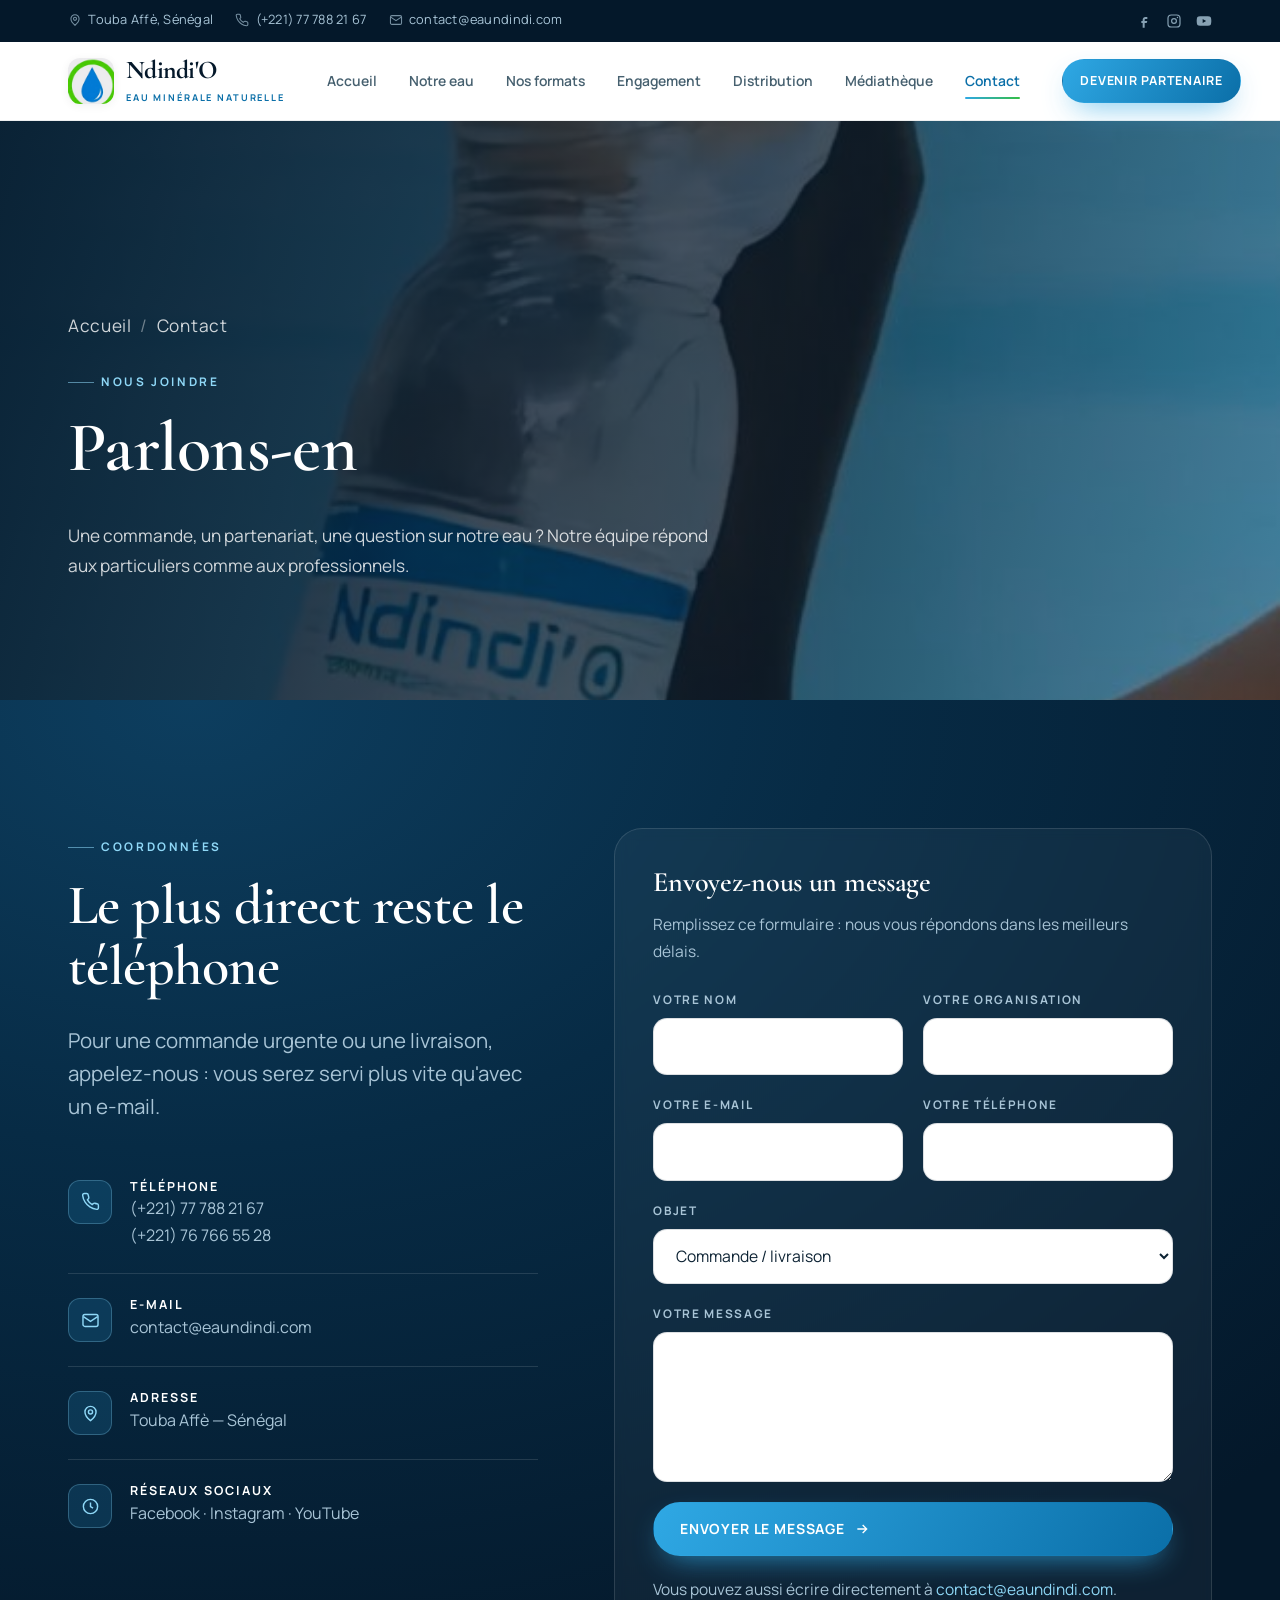
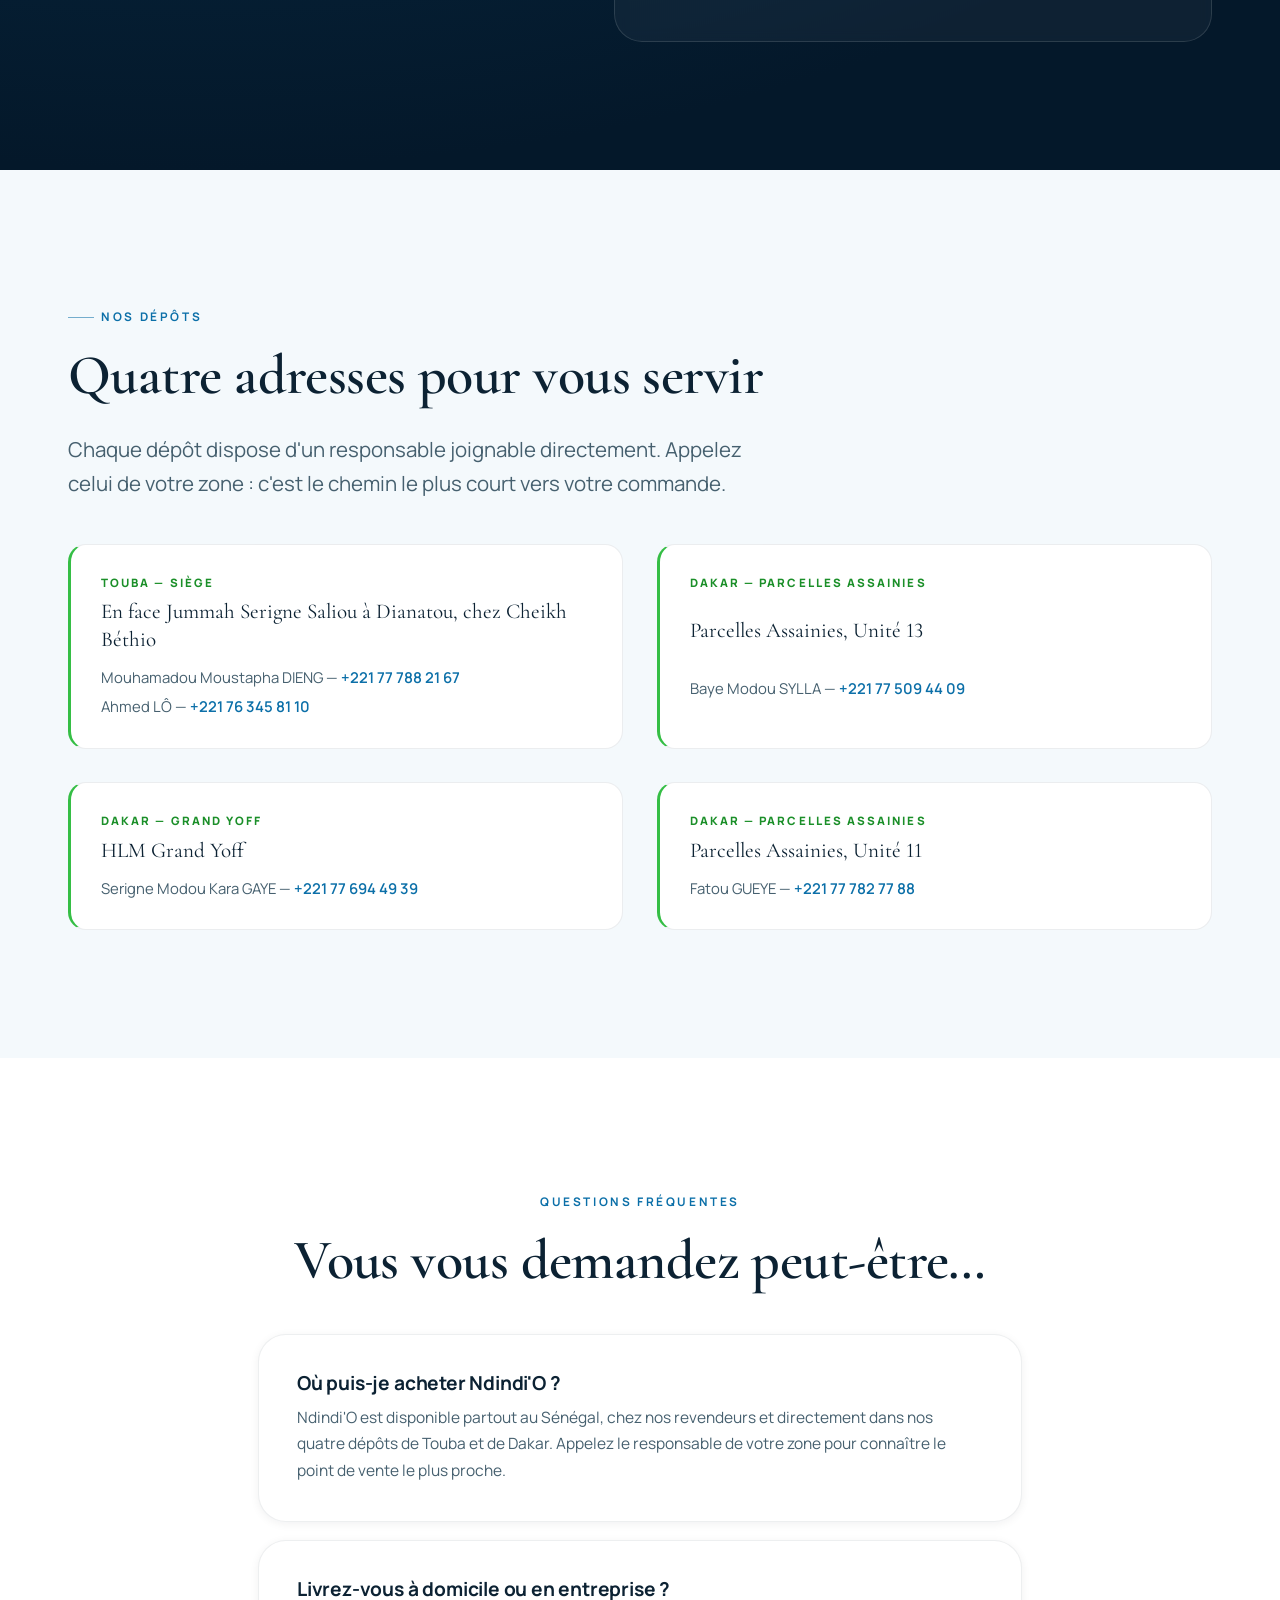
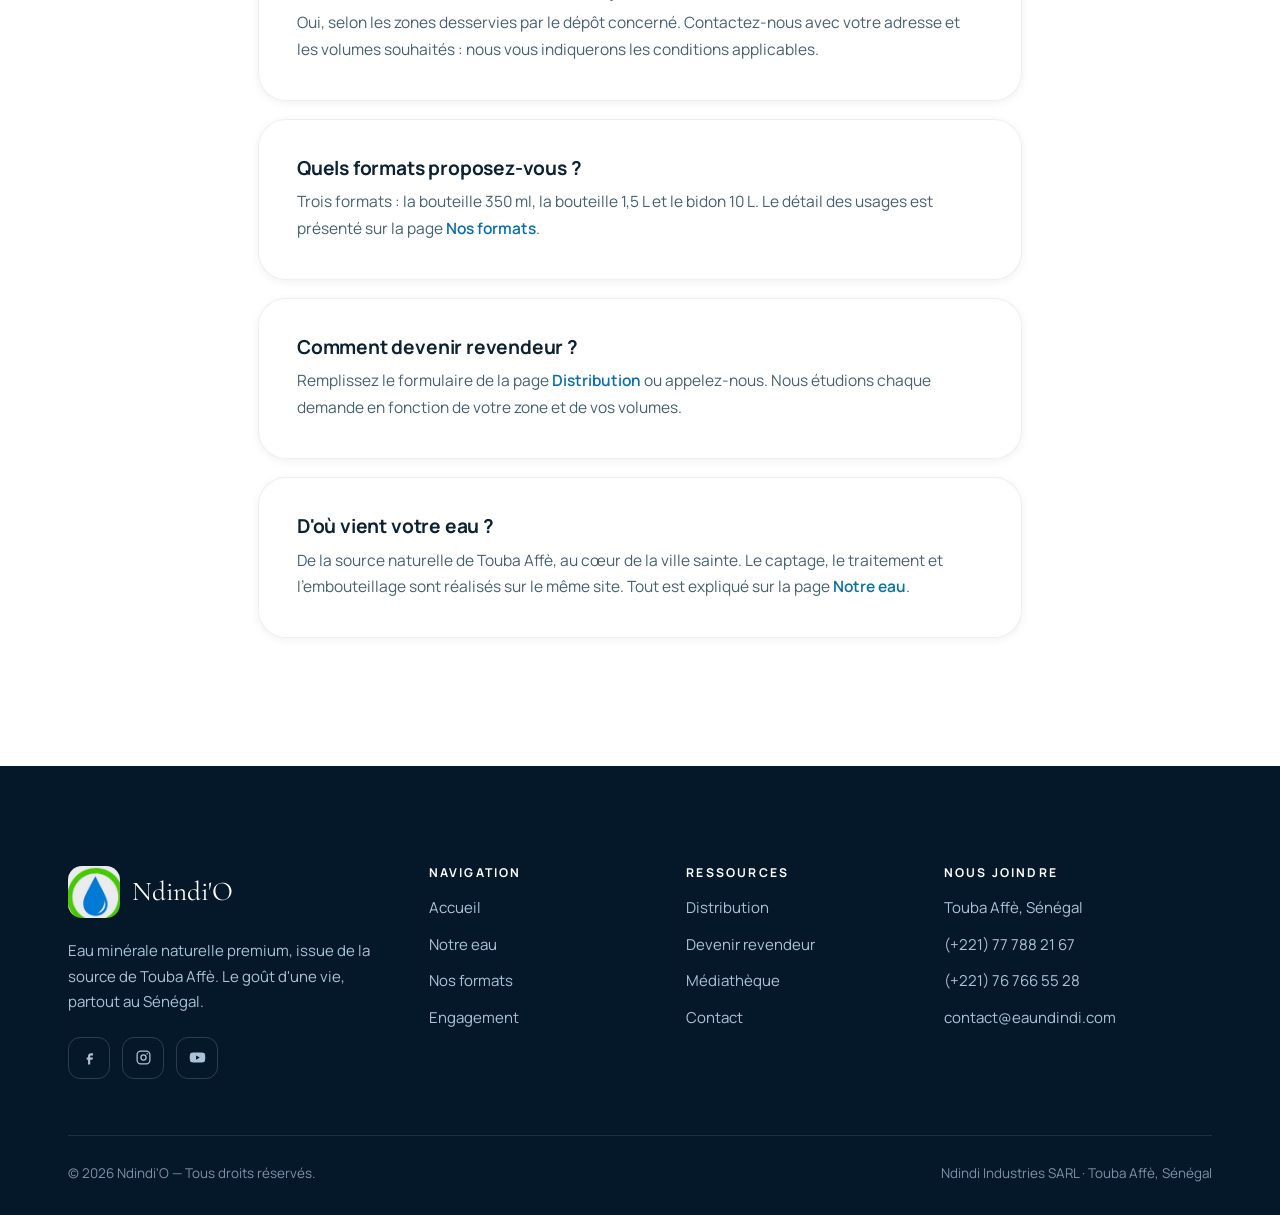
==== commit 2fb81dfa: "feat: nouveaux packshots, visuels de marque et videos Cartes de format : les decoupes de l'affiche K" ====
--- a/contact.html
+++ b/contact.html
@@ -14,7 +14,7 @@
 <meta property="og:image" content="assets/img/bouteille-mains.jpg">
 <meta name="theme-color" content="#04182A">
 <link rel="icon" href="assets/img/favicon.svg" type="image/svg+xml">
-<link rel="apple-touch-icon" href="assets/img/logo.jpg">
+<link rel="apple-touch-icon" href="assets/img/logo-ndindi.jpg">
 <link rel="preconnect" href="https://fonts.googleapis.com">
 <link rel="preconnect" href="https://fonts.gstatic.com" crossorigin>
 <link href="https://fonts.googleapis.com/css2?family=Cormorant+Garamond:ital,wght@0,400;0,600;0,700;1,400;1,600&family=Manrope:wght@400;500;600;700;800&display=swap" rel="stylesheet">
@@ -40,7 +40,7 @@
 <header class="site-header">
   <nav class="container nav" aria-label="Navigation principale">
     <a class="brand" href="index.html">
-      <img src="assets/img/logo.jpg" alt="Logo Ndindi'O">
+      <img src="assets/img/logo-ndindi.jpg" alt="Logo Ndindi'O">
       <span><span class="brand__name">Ndindi'O</span><span class="brand__tag">Eau minérale naturelle</span></span>
     </a>
     <div class="nav__links">
@@ -254,7 +254,7 @@
     <div class="footer-grid">
       <div>
         <div class="footer-brand">
-          <img loading="lazy" decoding="async" src="assets/img/logo.jpg" alt="Ndindi'O">
+          <img loading="lazy" decoding="async" src="assets/img/logo-ndindi.jpg" alt="Ndindi'O">
           <span>Ndindi'O</span>
         </div>
         <p>Eau minérale naturelle premium, issue de la source de Touba Affè. Le goût d'une vie, partout au Sénégal.</p>
--- a/assets/css/style.css
+++ b/assets/css/style.css
@@ -684,6 +684,28 @@
   transition: opacity .4s var(--ease), transform .4s var(--ease);
 }
 .gallery figure:hover figcaption { opacity: 1; transform: none; }
+
+/* Vidéos de la médiathèque */
+.video-item { margin: 0; }
+.video-item video {
+  width: 100%;
+  display: block;
+  background: #04182A;
+  border-radius: var(--r-m);
+  box-shadow: var(--sh-m);
+}
+.video-item figcaption {
+  margin-top: 16px;
+  font-size: .93rem;
+  color: var(--text-soft);
+  line-height: 1.55;
+}
+.video-item figcaption strong {
+  display: block;
+  font-size: 1.02rem;
+  color: var(--text);
+  margin-bottom: 3px;
+}
 
 .filters { display: flex; flex-wrap: wrap; gap: 10px; margin-bottom: 40px; }
 .filter {
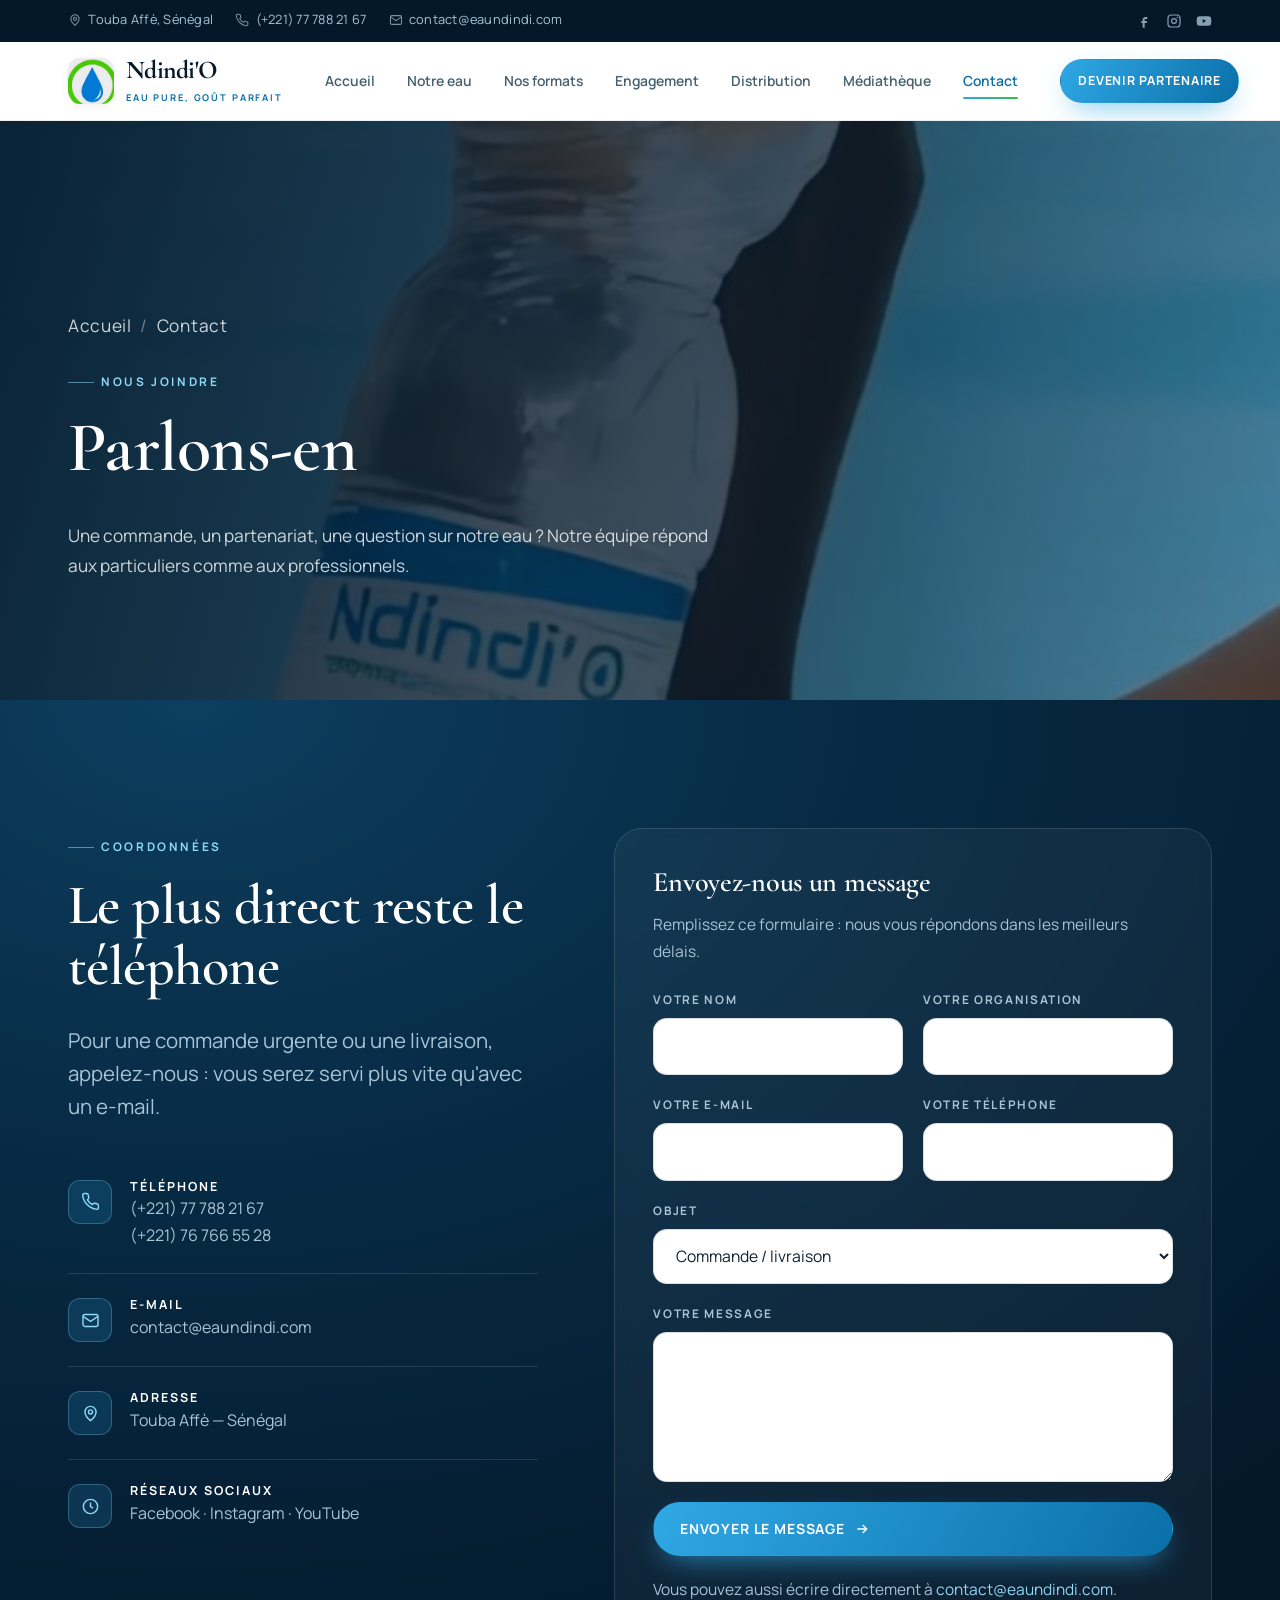
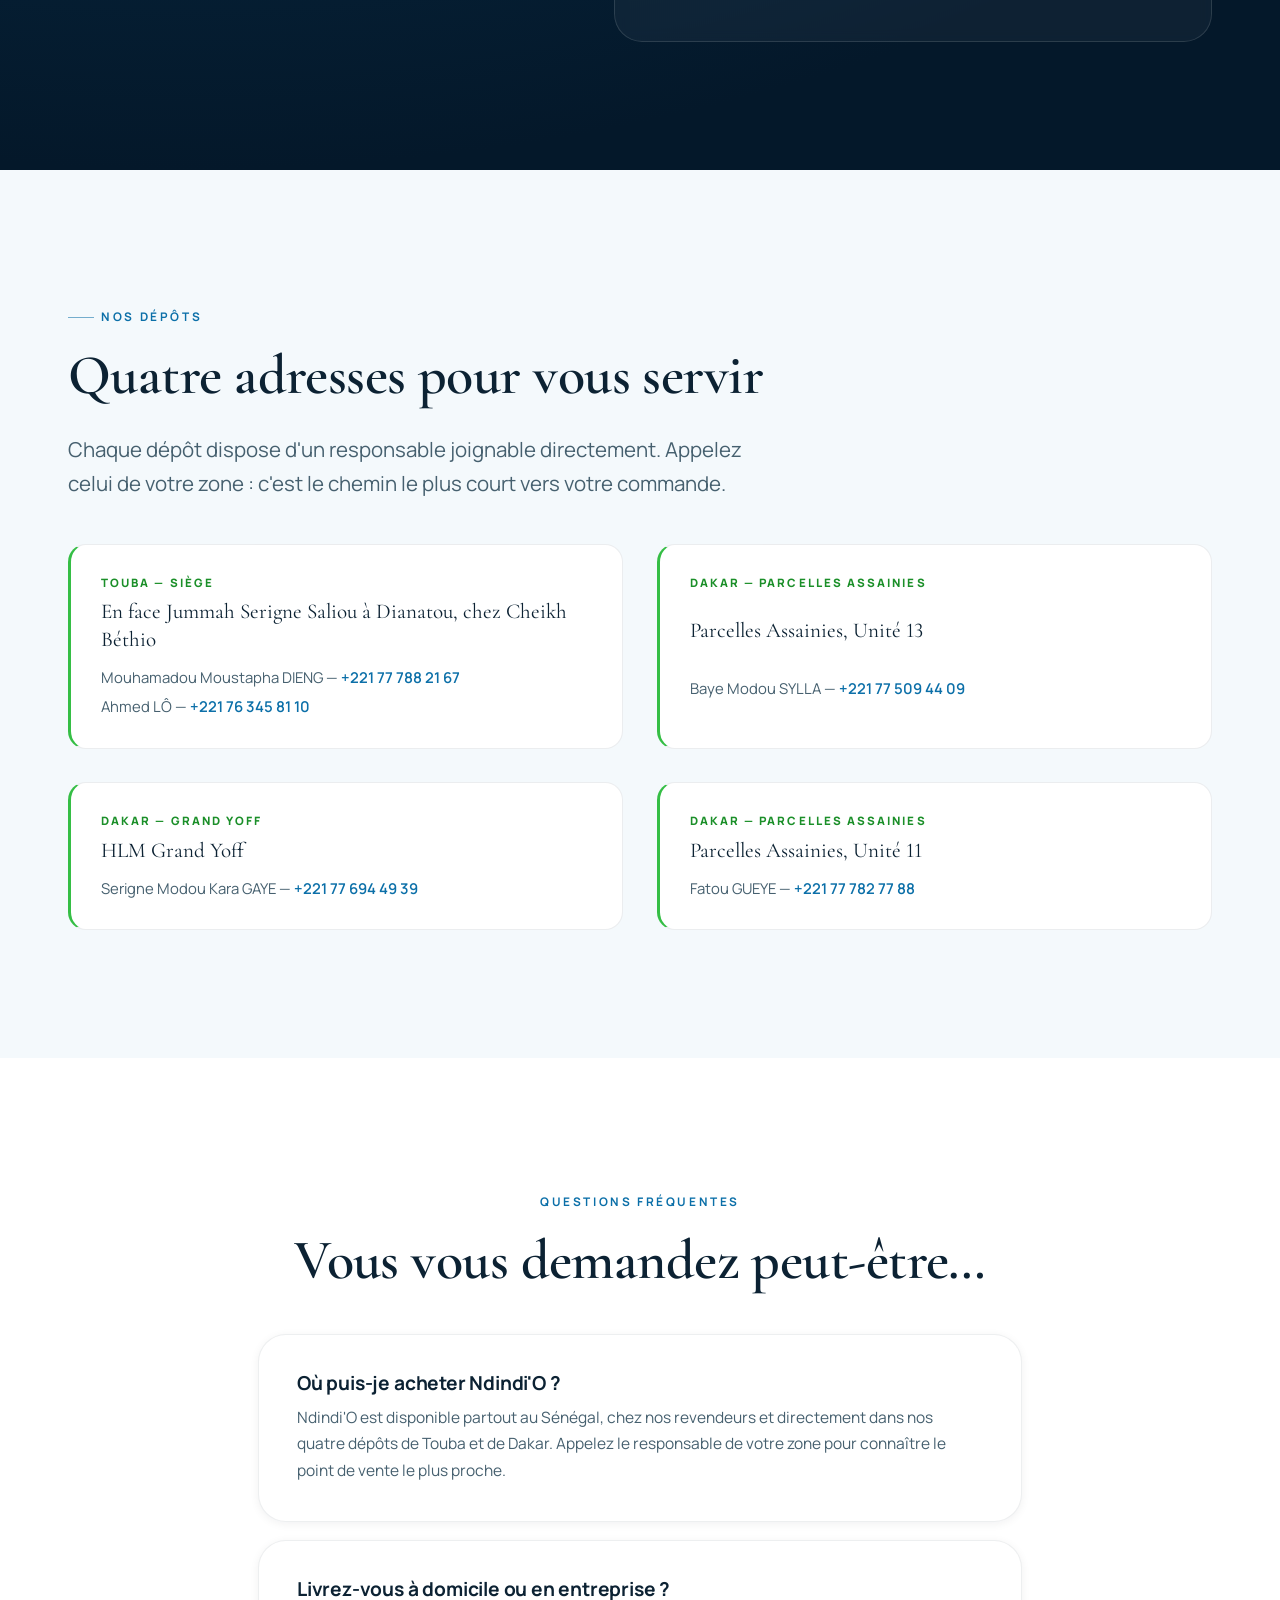
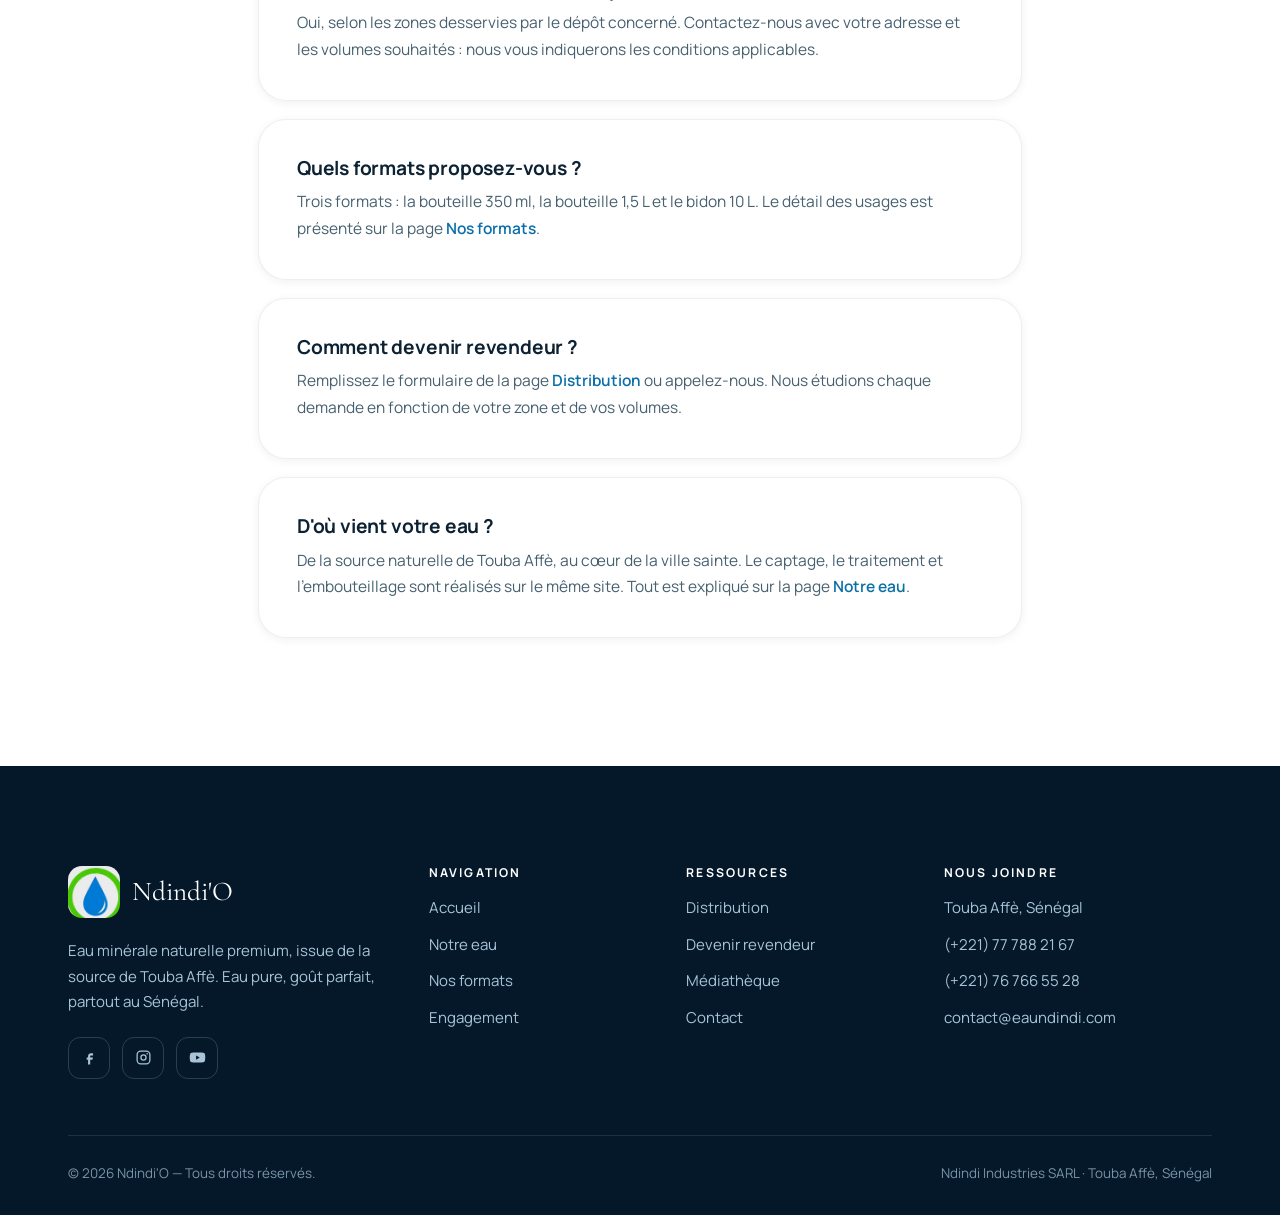
==== commit 00f825ac: "feat: logo officiel, slogan Eau pure gout parfait, packshots detoures Logo et favicon : LOGO250-150x" ====
--- a/contact.html
+++ b/contact.html
@@ -13,7 +13,7 @@
 <meta property="og:description" content="Nos coordonnées, nos dépôts et un formulaire pour nous joindre rapidement.">
 <meta property="og:image" content="assets/img/bouteille-mains.jpg">
 <meta name="theme-color" content="#04182A">
-<link rel="icon" href="assets/img/favicon.svg" type="image/svg+xml">
+<link rel="icon" href="assets/img/logo-ndindi.jpg" type="image/jpeg">
 <link rel="apple-touch-icon" href="assets/img/logo-ndindi.jpg">
 <link rel="preconnect" href="https://fonts.googleapis.com">
 <link rel="preconnect" href="https://fonts.gstatic.com" crossorigin>
@@ -41,7 +41,7 @@
   <nav class="container nav" aria-label="Navigation principale">
     <a class="brand" href="index.html">
       <img src="assets/img/logo-ndindi.jpg" alt="Logo Ndindi'O">
-      <span><span class="brand__name">Ndindi'O</span><span class="brand__tag">Eau minérale naturelle</span></span>
+      <span><span class="brand__name">Ndindi'O</span><span class="brand__tag">Eau pure, goût parfait</span></span>
     </a>
     <div class="nav__links">
       <a href="index.html">Accueil</a>
@@ -257,7 +257,7 @@
           <img loading="lazy" decoding="async" src="assets/img/logo-ndindi.jpg" alt="Ndindi'O">
           <span>Ndindi'O</span>
         </div>
-        <p>Eau minérale naturelle premium, issue de la source de Touba Affè. Le goût d'une vie, partout au Sénégal.</p>
+        <p>Eau minérale naturelle premium, issue de la source de Touba Affè. Eau pure, goût parfait, partout au Sénégal.</p>
         <div class="footer-social">
           <a href="https://web.facebook.com/profile.php?id=61568722525797" target="_blank" rel="noopener" aria-label="Facebook"><svg viewBox="0 0 24 24" fill="currentColor"><path d="M14 9h3V6h-3c-2.2 0-4 1.8-4 4v2H8v3h2v7h3v-7h3l1-3h-4v-2c0-.6.4-1 1-1z"/></svg></a>
           <a href="https://www.instagram.com/eaundindi/" target="_blank" rel="noopener" aria-label="Instagram"><svg viewBox="0 0 24 24" fill="none" stroke="currentColor" stroke-width="1.8"><rect x="3" y="3" width="18" height="18" rx="5"/><circle cx="12" cy="12" r="3.6"/><circle cx="17.2" cy="6.8" r="1.1" fill="currentColor" stroke="none"/></svg></a>
--- a/assets/css/style.css
+++ b/assets/css/style.css
@@ -560,16 +560,21 @@
   justify-items: center;
   margin-bottom: 28px;
 }
-/* Photo produit : vignette verticale arrondie, jamais recadrée.
+/* Packshot détouré : la bouteille flotte sur la carte.
    --shot-h respecte l'échelle réelle entre les trois formats. */
 .product__shot img {
   height: var(--shot-h, 400px);
   width: auto;
   max-width: 100%;
   object-fit: contain;
+  filter: drop-shadow(0 22px 26px rgba(4, 24, 42, .22));
+  transition: transform .6s var(--ease);
+}
+/* Variante photo : contenant non détouré, présenté en vignette arrondie */
+.product__shot--photo img {
   border-radius: 18px;
   box-shadow: 0 22px 42px -20px rgba(4, 24, 42, .5);
-  transition: transform .6s var(--ease);
+  filter: none;
 }
 .product:hover .product__shot img { transform: translateY(-8px) scale(1.04); }
 .product__vol {
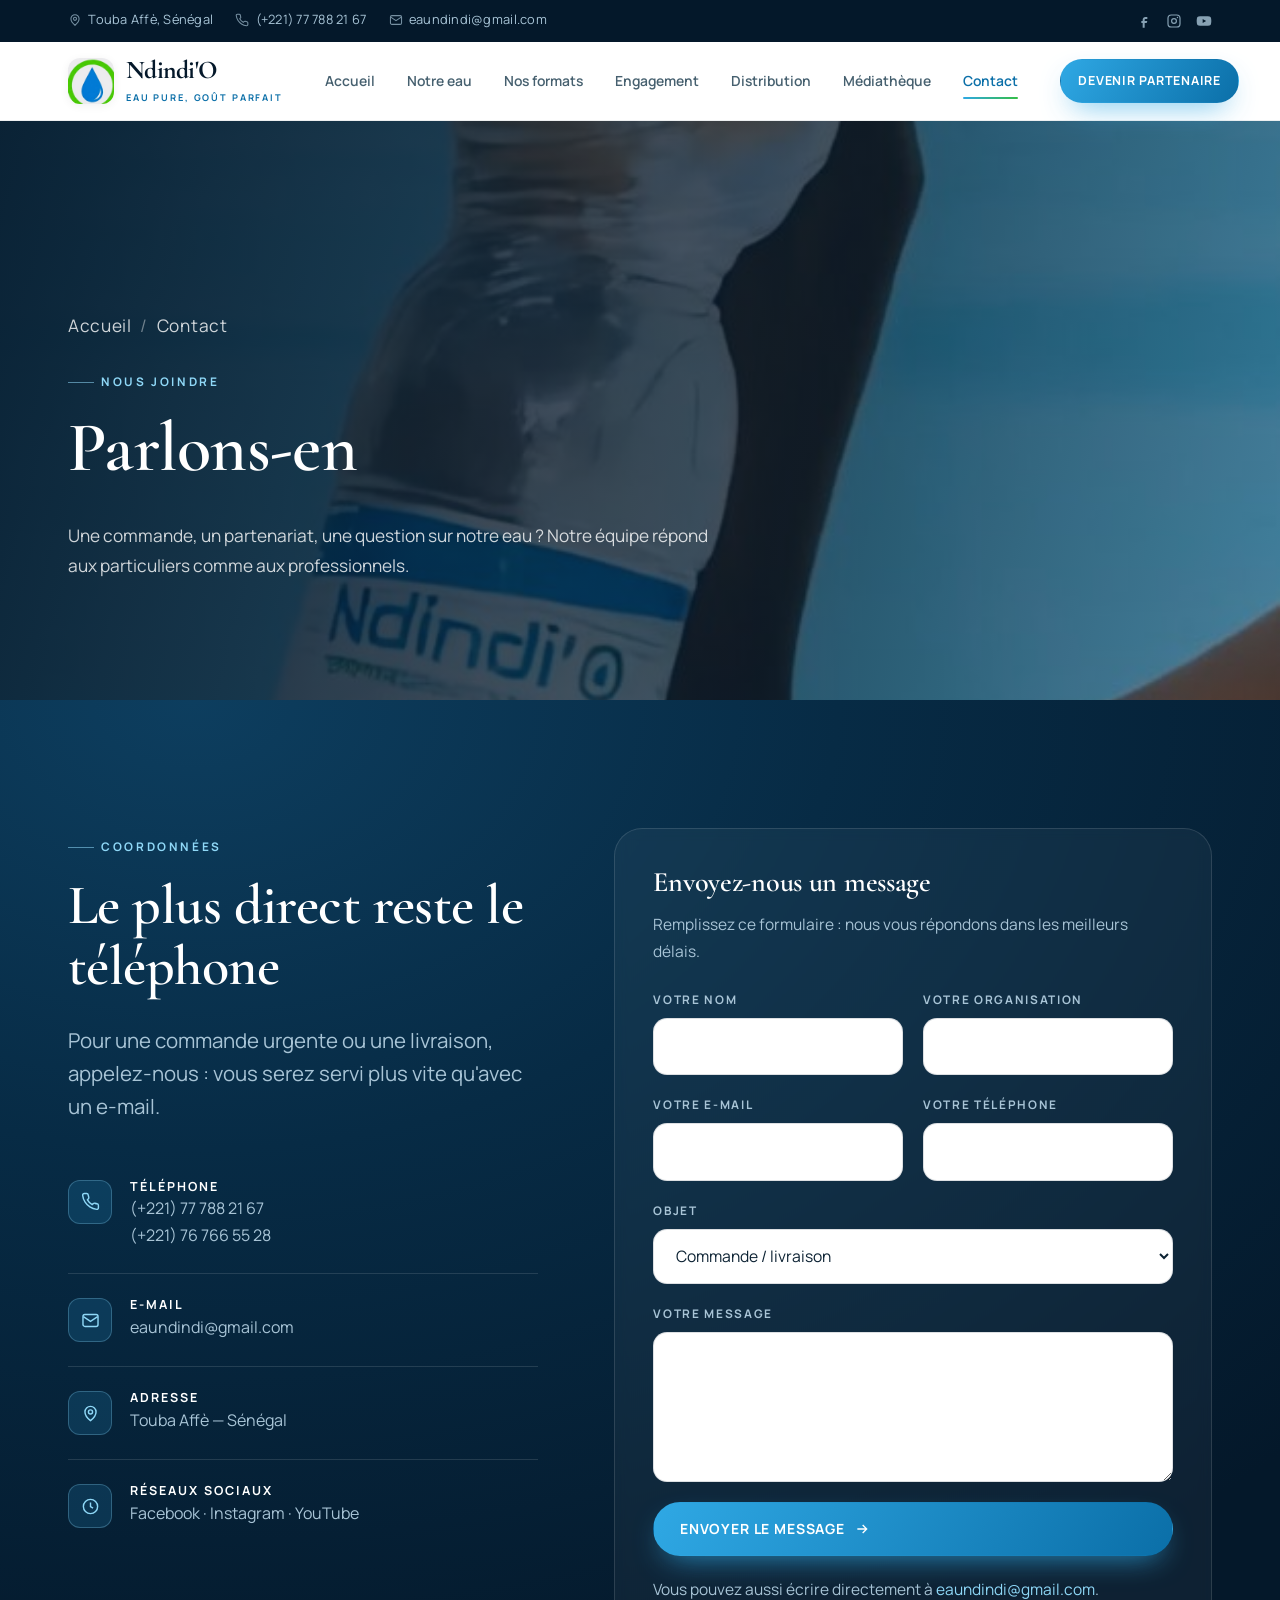
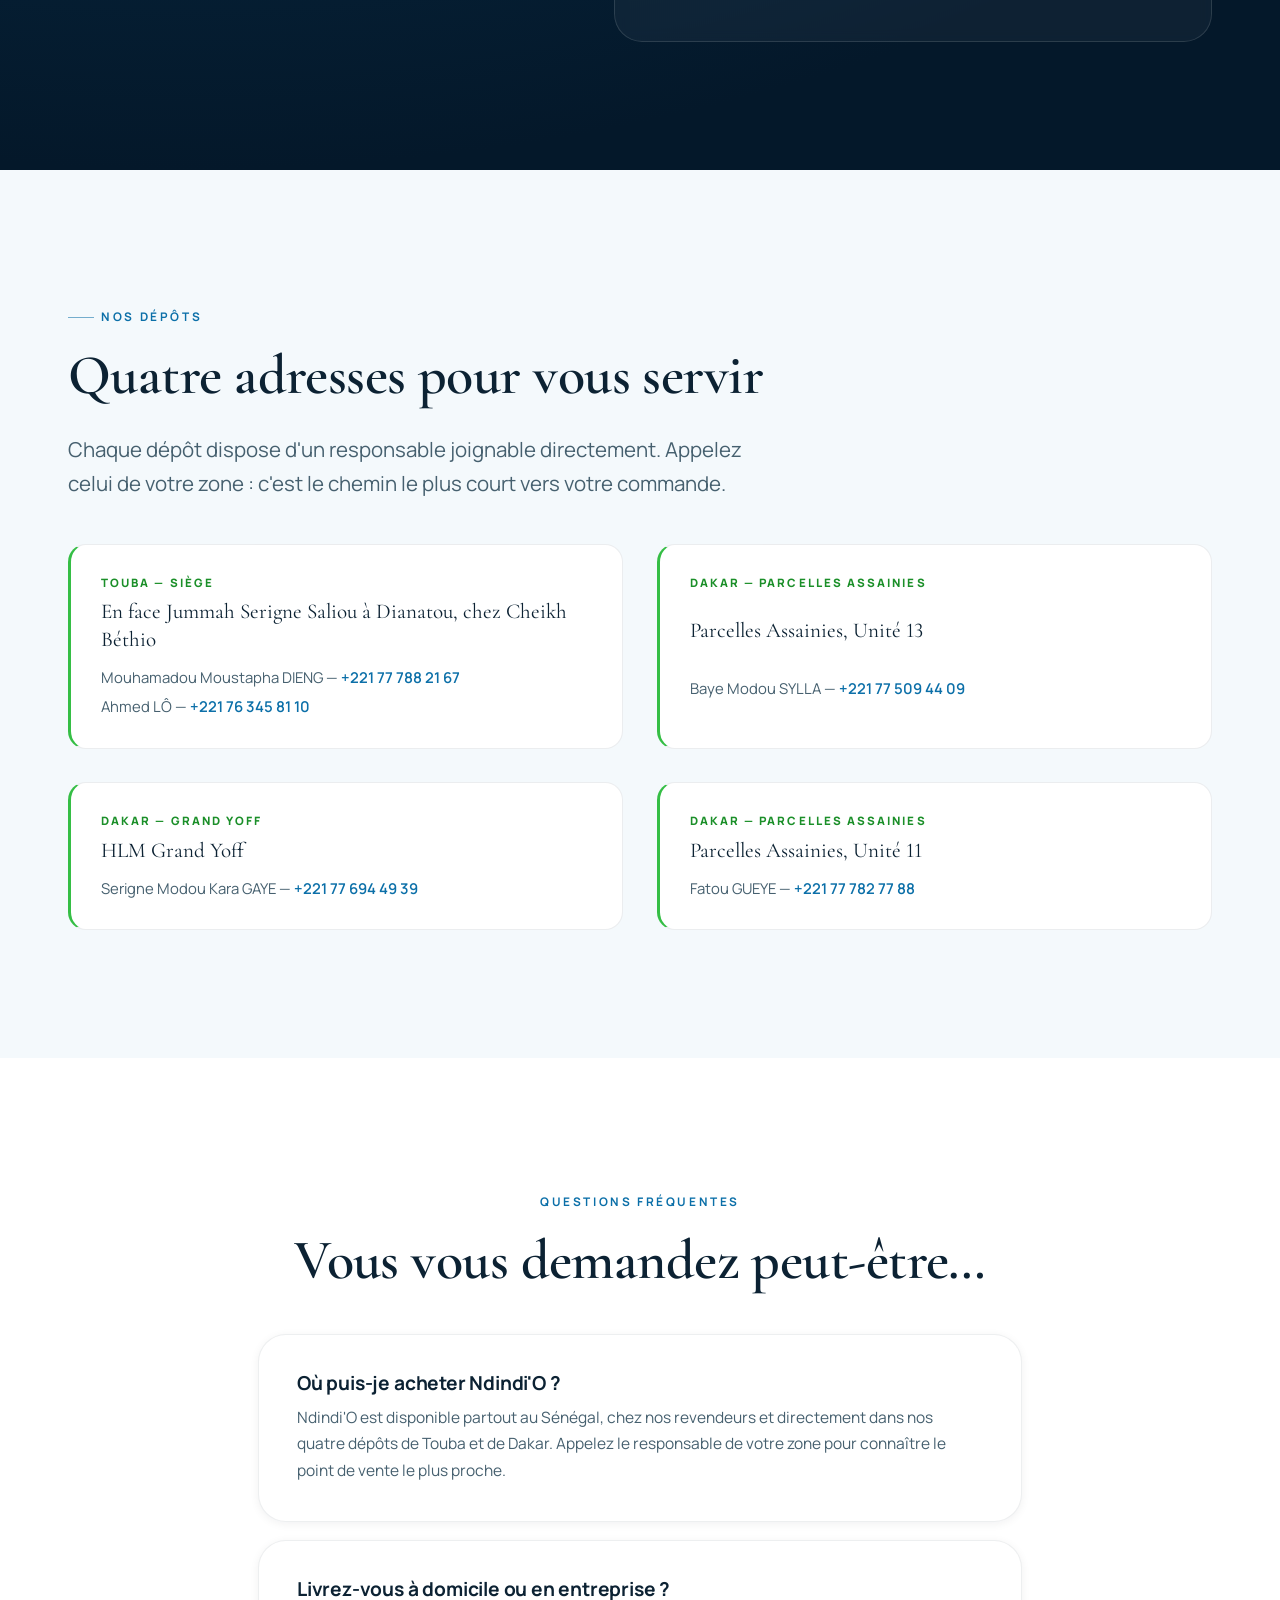
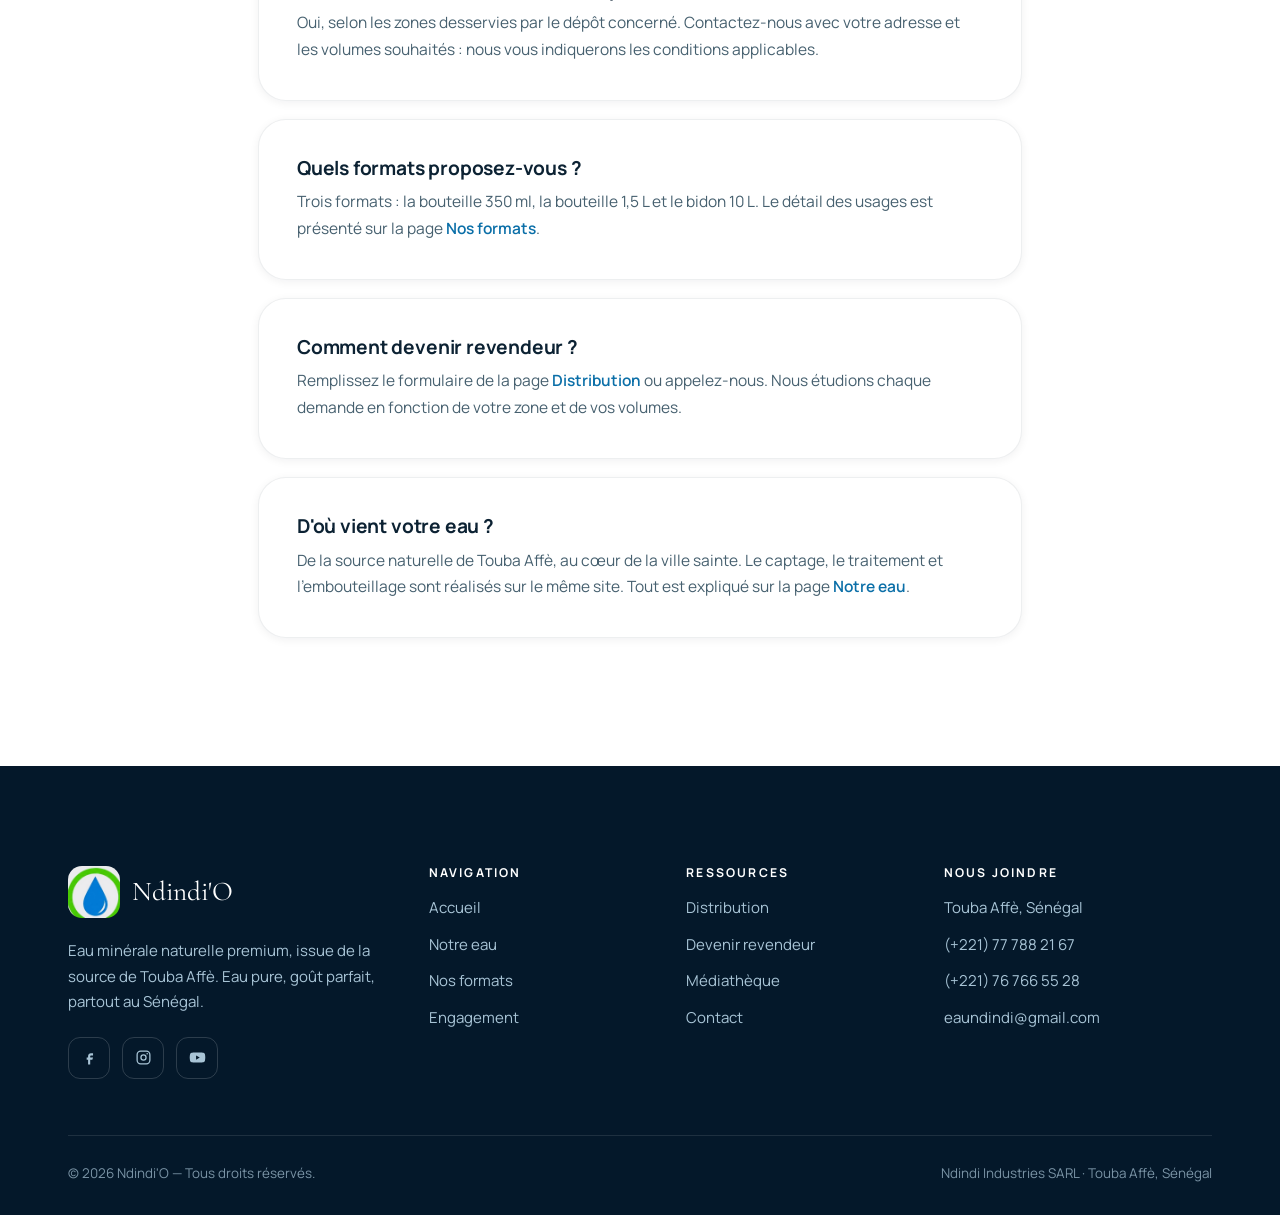
==== commit f463d1f0: "feat: packshot 10 L depuis modele 10L.png, e-mail unifie Carte 10 L : source modele 10L.png, PNG san" ====
--- a/contact.html
+++ b/contact.html
@@ -27,7 +27,7 @@
     <ul class="topbar__list" style="list-style:none;margin:0;padding:0">
       <li><a href="contact.html"><svg viewBox="0 0 24 24" fill="none" stroke="currentColor" stroke-width="1.8"><path d="M12 21s7-5.6 7-11a7 7 0 1 0-14 0c0 5.4 7 11 7 11z"/><circle cx="12" cy="10" r="2.6"/></svg> Touba Affè, Sénégal</a></li>
       <li><a href="tel:+221777882167"><svg viewBox="0 0 24 24" fill="none" stroke="currentColor" stroke-width="1.8"><path d="M22 16.9v3a2 2 0 0 1-2.2 2 19.8 19.8 0 0 1-8.6-3.1 19.5 19.5 0 0 1-6-6A19.8 19.8 0 0 1 2.1 4.2 2 2 0 0 1 4.1 2h3a2 2 0 0 1 2 1.7c.1 1 .4 1.9.7 2.8a2 2 0 0 1-.5 2.1L8.1 9.9a16 16 0 0 0 6 6l1.3-1.2a2 2 0 0 1 2.1-.5c.9.3 1.8.6 2.8.7a2 2 0 0 1 1.7 2z"/></svg> (+221) 77 788 21 67</a></li>
-      <li><a href="mailto:contact@eaundindi.com"><svg viewBox="0 0 24 24" fill="none" stroke="currentColor" stroke-width="1.8"><rect x="2.5" y="4.5" width="19" height="15" rx="2.5"/><path d="m3 7 9 6 9-6"/></svg> contact@eaundindi.com</a></li>
+      <li><a href="mailto:eaundindi@gmail.com"><svg viewBox="0 0 24 24" fill="none" stroke="currentColor" stroke-width="1.8"><rect x="2.5" y="4.5" width="19" height="15" rx="2.5"/><path d="m3 7 9 6 9-6"/></svg> eaundindi@gmail.com</a></li>
     </ul>
     <div class="topbar__social">
       <a href="https://web.facebook.com/profile.php?id=61568722525797" target="_blank" rel="noopener" aria-label="Facebook"><svg viewBox="0 0 24 24" fill="currentColor"><path d="M14 9h3V6h-3c-2.2 0-4 1.8-4 4v2H8v3h2v7h3v-7h3l1-3h-4v-2c0-.6.4-1 1-1z"/></svg></a>
@@ -94,7 +94,7 @@
           <div class="info-tile__ic"><svg viewBox="0 0 24 24" fill="none" stroke="currentColor" stroke-width="1.8"><rect x="2.5" y="4.5" width="19" height="15" rx="2.5"/><path d="m3 7 9 6 9-6"/></svg></div>
           <div>
             <h4>E-mail</h4>
-            <p><a href="mailto:contact@eaundindi.com">contact@eaundindi.com</a></p>
+            <p><a href="mailto:eaundindi@gmail.com">eaundindi@gmail.com</a></p>
           </div>
         </div>
 
@@ -123,7 +123,7 @@
     <div class="card card--dark reveal" data-delay="1" id="formulaire">
       <h3>Envoyez-nous un message</h3>
       <p style="margin-bottom:1.6rem">Remplissez ce formulaire&nbsp;: nous vous répondons dans les meilleurs délais.</p>
-      <form class="form" data-mailto="contact@eaundindi.com" novalidate>
+      <form class="form" data-mailto="eaundindi@gmail.com" novalidate>
         <div class="form__row">
           <div class="field">
             <label for="c-nom">Votre nom</label>
@@ -162,7 +162,7 @@
         <button class="btn btn--primary" type="submit">Envoyer le message
           <svg viewBox="0 0 24 24" fill="none" stroke="currentColor" stroke-width="2"><path d="M5 12h14m-6-6 6 6-6 6"/></svg>
         </button>
-        <p class="form__note" style="color:var(--on-dark-soft)">Vous pouvez aussi écrire directement à <a href="mailto:contact@eaundindi.com" style="color:var(--blue-light)">contact@eaundindi.com</a>.</p>
+        <p class="form__note" style="color:var(--on-dark-soft)">Vous pouvez aussi écrire directement à <a href="mailto:eaundindi@gmail.com" style="color:var(--blue-light)">eaundindi@gmail.com</a>.</p>
       </form>
     </div>
 
@@ -288,7 +288,7 @@
           <li>Touba Affè, Sénégal</li>
           <li><a href="tel:+221777882167">(+221) 77 788 21 67</a></li>
           <li><a href="tel:+221767665528">(+221) 76 766 55 28</a></li>
-          <li><a href="mailto:contact@eaundindi.com">contact@eaundindi.com</a></li>
+          <li><a href="mailto:eaundindi@gmail.com">eaundindi@gmail.com</a></li>
         </ul>
       </div>
     </div>
--- a/assets/css/style.css
+++ b/assets/css/style.css
@@ -569,12 +569,6 @@
   object-fit: contain;
   filter: drop-shadow(0 22px 26px rgba(4, 24, 42, .22));
   transition: transform .6s var(--ease);
-}
-/* Variante photo : contenant non détouré, présenté en vignette arrondie */
-.product__shot--photo img {
-  border-radius: 18px;
-  box-shadow: 0 22px 42px -20px rgba(4, 24, 42, .5);
-  filter: none;
 }
 .product:hover .product__shot img { transform: translateY(-8px) scale(1.04); }
 .product__vol {
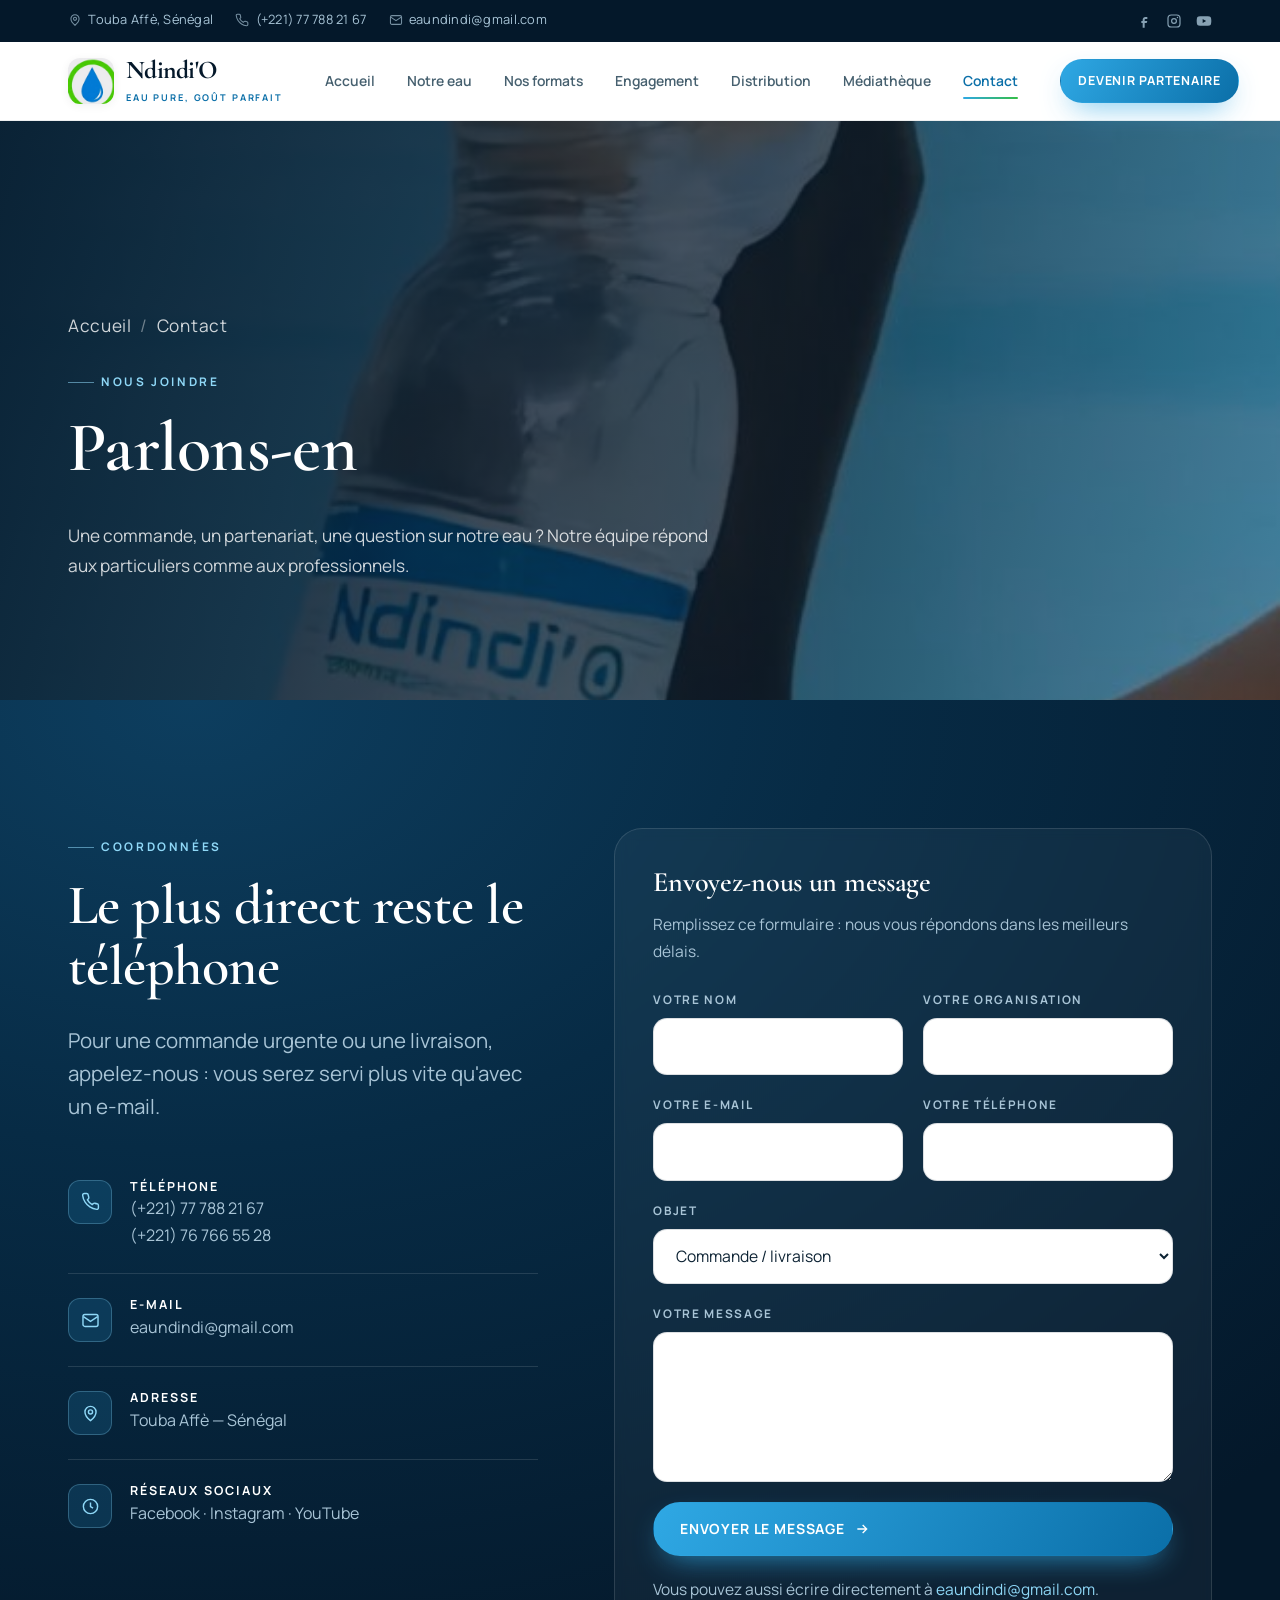
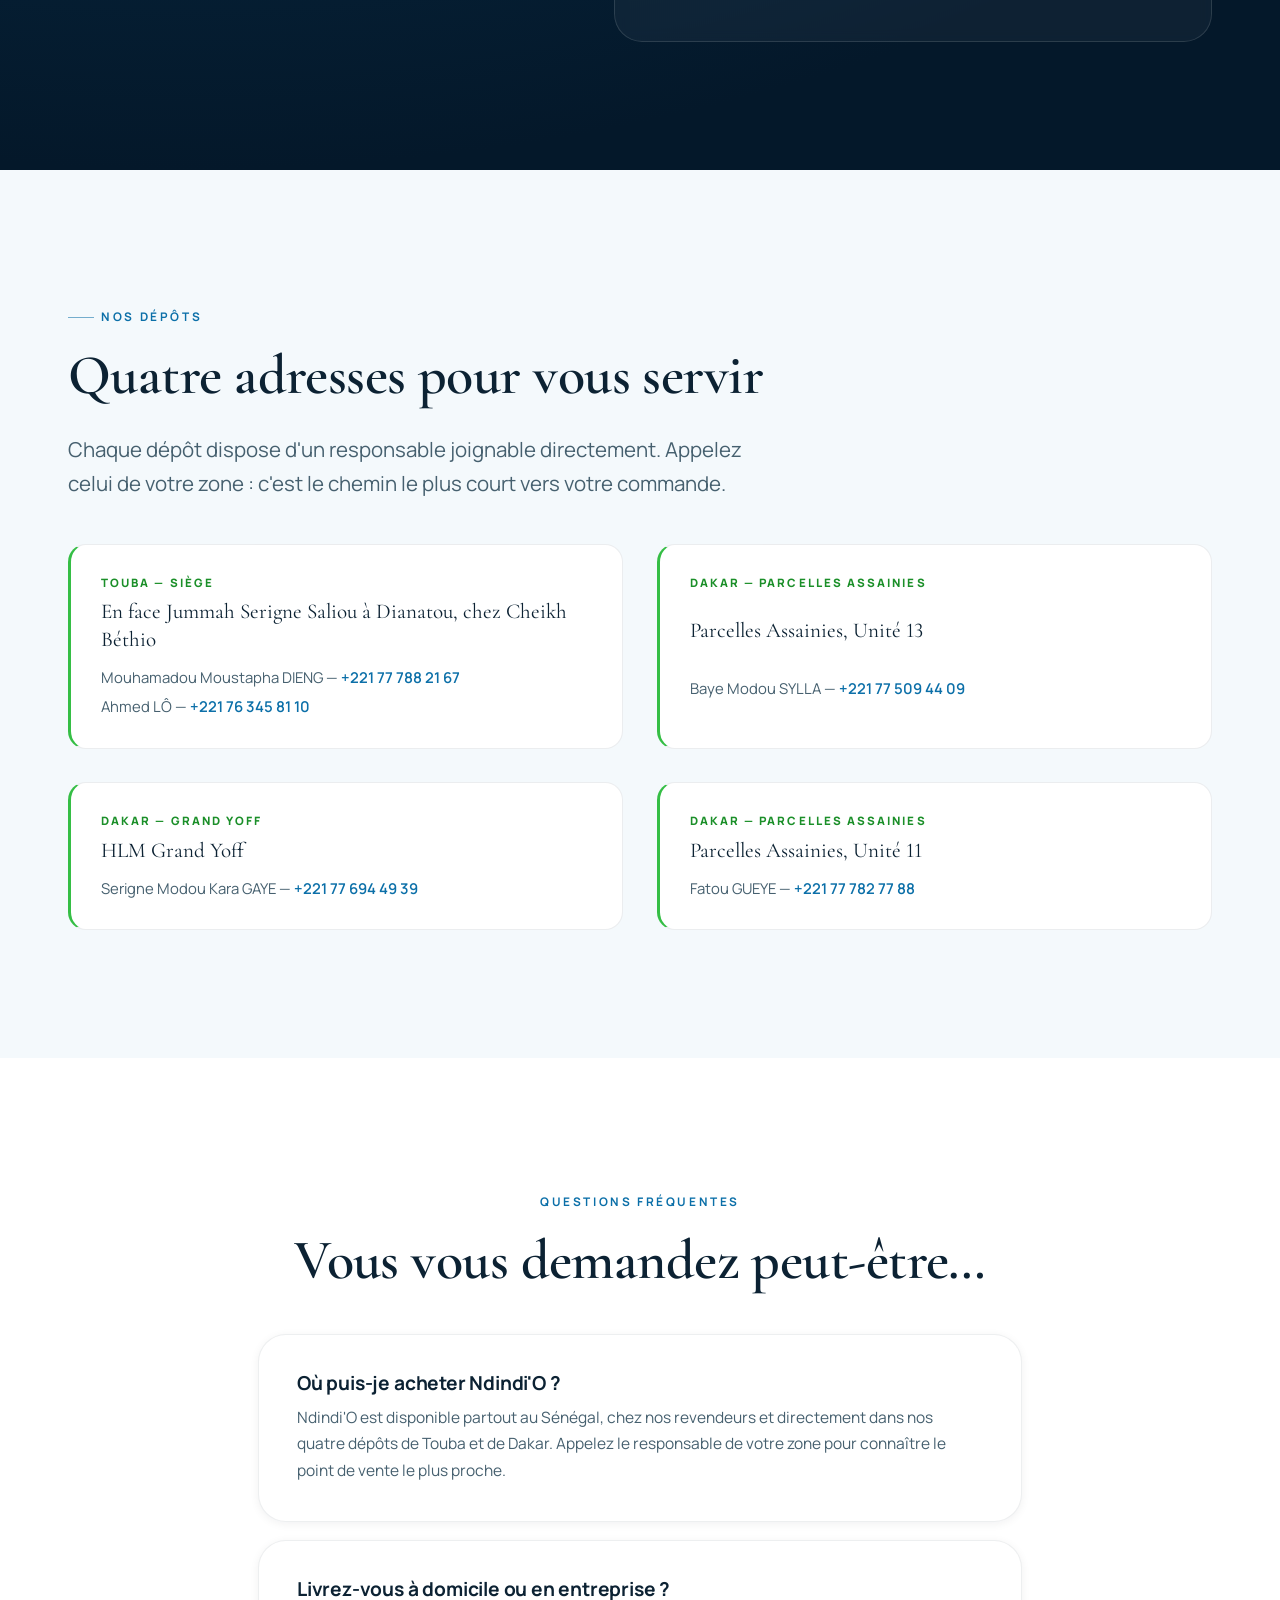
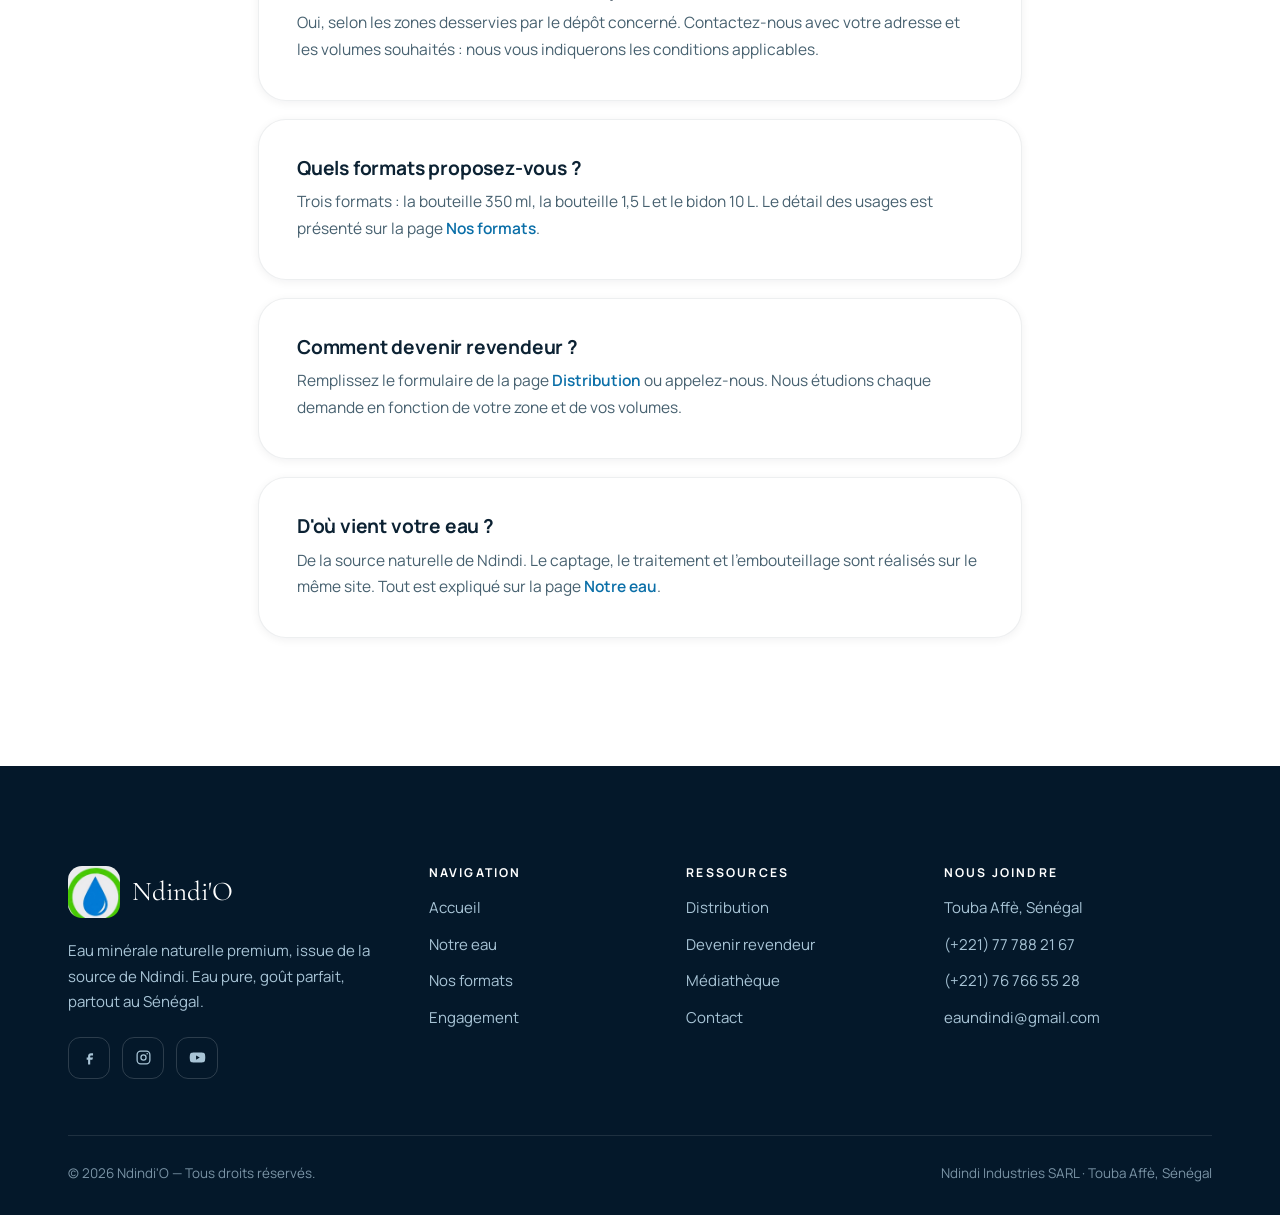
==== commit a125b443: "fix: la source est a Ndindi, Touba Affe est le siege Le site WordPress d'origine attribuait la sourc" ====
--- a/contact.html
+++ b/contact.html
@@ -241,7 +241,7 @@
       </article>
       <article class="card reveal">
         <h4>D'où vient votre eau&nbsp;?</h4>
-        <p>De la source naturelle de Touba Affè, au cœur de la ville sainte. Le captage, le traitement et l'embouteillage sont réalisés sur le même site. Tout est expliqué sur la page <a href="notre-eau.html" style="color:var(--blue-deep);font-weight:600">Notre eau</a>.</p>
+        <p>De la source naturelle de Ndindi. Le captage, le traitement et l'embouteillage sont réalisés sur le même site. Tout est expliqué sur la page <a href="notre-eau.html" style="color:var(--blue-deep);font-weight:600">Notre eau</a>.</p>
       </article>
     </div>
   </div>
@@ -257,7 +257,7 @@
           <img loading="lazy" decoding="async" src="assets/img/logo-ndindi.jpg" alt="Ndindi'O">
           <span>Ndindi'O</span>
         </div>
-        <p>Eau minérale naturelle premium, issue de la source de Touba Affè. Eau pure, goût parfait, partout au Sénégal.</p>
+        <p>Eau minérale naturelle premium, issue de la source de Ndindi. Eau pure, goût parfait, partout au Sénégal.</p>
         <div class="footer-social">
           <a href="https://web.facebook.com/profile.php?id=61568722525797" target="_blank" rel="noopener" aria-label="Facebook"><svg viewBox="0 0 24 24" fill="currentColor"><path d="M14 9h3V6h-3c-2.2 0-4 1.8-4 4v2H8v3h2v7h3v-7h3l1-3h-4v-2c0-.6.4-1 1-1z"/></svg></a>
           <a href="https://www.instagram.com/eaundindi/" target="_blank" rel="noopener" aria-label="Instagram"><svg viewBox="0 0 24 24" fill="none" stroke="currentColor" stroke-width="1.8"><rect x="3" y="3" width="18" height="18" rx="5"/><circle cx="12" cy="12" r="3.6"/><circle cx="17.2" cy="6.8" r="1.1" fill="currentColor" stroke="none"/></svg></a>
--- a/assets/css/style.css
+++ b/assets/css/style.css
@@ -394,10 +394,21 @@
 }
 .pagehead__media { position: absolute; inset: 0; z-index: -2; }
 .pagehead__media img { width: 100%; height: 100%; object-fit: cover; }
+/* Visuel dont le sujet occupe la droite : on le ramene dans le cadre
+   quand le bandeau devient etroit et rogne fortement sur les cotes. */
+@media (max-width: 1100px) {
+  .pagehead__media img.focus-right { object-position: 74% center; }
+}
 .pagehead::before {
   content: "";
   position: absolute; inset: 0; z-index: -1;
   background: linear-gradient(105deg, rgba(4,24,42,.94) 0%, rgba(4,24,42,.72) 55%, rgba(4,24,42,.42) 100%);
+}
+/* Visuel charge (lettrage, texte incruste) : voile renforce pour que le titre reste lisible */
+.pagehead--dense::before {
+  background:
+    linear-gradient(105deg, rgba(4,24,42,.97) 0%, rgba(4,24,42,.9) 46%, rgba(4,24,42,.7) 100%),
+    linear-gradient(180deg, rgba(4,24,42,.5) 0%, transparent 40%, rgba(4,24,42,.5) 100%);
 }
 .pagehead h1 { color: #fff; font-size: clamp(2.6rem, 5.6vw, 4.4rem); }
 .pagehead p { color: rgba(255,255,255,.8); max-width: 640px; font-size: 1.08rem; }
